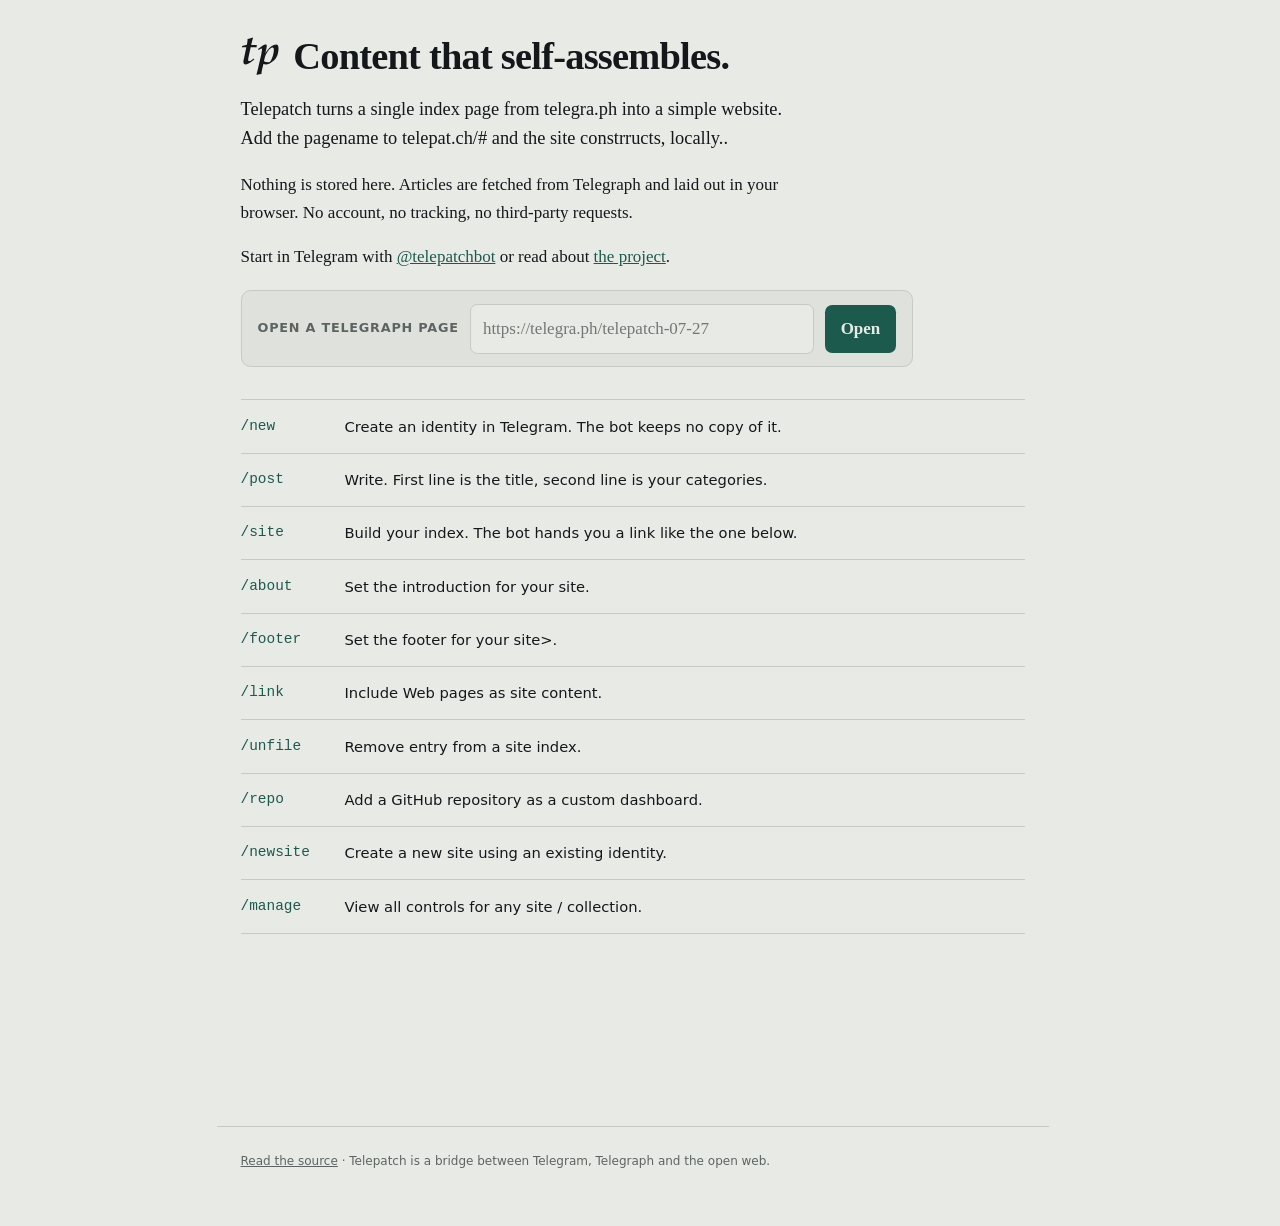
==== index.html @ 931c6bcb "front page text adjustments" ====
<!DOCTYPE html>
<html lang="en">
<head>
<meta charset="utf-8">
<meta name="viewport" content="width=device-width, initial-scale=1">
<title>Telepatch</title>
<link rel="icon" type="image/svg+xml" href="assets/logo.svg" />
<link rel="icon" type="image/png" href="[data-uri]">
<meta name="description" content="A publication assembled from a single Telegraph page. No server, no database.">
<style>
/* ---------------------------------------------------------------
   Telepatch — telephone-exchange palette. Enamelled steel, bakelite
   ink, patch-cord green, and one indicator lamp used only for live
   and active states. System fonts only: the site makes zero
   third-party requests, which is the point. The one script it loads,
   highlight.js, is served from this site and only on code pages.
----------------------------------------------------------------*/
:root{
  --paper:#E8EAE6;
  --panel:#DEE1DC;
  --ink:#14181A;
  --graphite:#5C6562;
  --hair:#C6CAC4;
  --patch:#1C5A4E;
  --lamp:#C4342A;

  --serif:Georgia,"Iowan Old Style","Palatino Linotype",Palatino,serif;
  --sans:system-ui,-apple-system,"Segoe UI",Roboto,Helvetica,Arial,sans-serif;
  --mono:ui-monospace,SFMono-Regular,"SF Mono",Menlo,Consolas,monospace;

  --col:52rem;
  --pad:1.5rem;
}
@media (prefers-color-scheme:dark){
  :root{
    --paper:#0F1211; --panel:#171B1A; --ink:#DDE0DC; --graphite:#8A938F;
    --hair:#2A302E; --patch:#6FBFA8; --lamp:#E46659;
  }
}
*{box-sizing:border-box}
html{
  -webkit-text-size-adjust:100%;
  /* Reserve the scrollbar track always, or the centred column shifts
     sideways every time page height crosses the scrolling threshold: a
     short nav page against a long index, or the narration collapsing.
     overflow-y works everywhere; scrollbar-gutter is the tidier modern
     form and wins where it is supported. */
  overflow-y:scroll;
  scrollbar-gutter:stable;
  scroll-behavior:smooth;
}
@media (prefers-reduced-motion:reduce){html{scroll-behavior:auto}}
body{
  margin:0;
  background:var(--paper);
  color:var(--ink);
  font-family:var(--serif);
  font-size:17px;
  line-height:1.6;
  /* Footer sits at the bottom of the viewport when a page is short, and
     flows normally when it is not. */
  display:flex;flex-direction:column;
  min-height:100vh;min-height:100dvh;
}
a{color:var(--patch)}
:focus-visible{outline:2px solid var(--lamp);outline-offset:3px}

/* THE column. Every element carrying .col resolves to an identical inline
   box, so the site title in the bar and the content below it share one left
   edge. Logical longhands only - a `padding` shorthand here would outrank
   the element-selector rules further down and silently zero their vertical
   padding, which is exactly what used to happen. Nothing else in this
   stylesheet may set padding-inline or margin-inline on a .col element. */
.col{
  width:min(100%,var(--col));
  margin-inline:auto;
  padding-inline:var(--pad);
}

/* ---- sticky bar: exactly one row of text tall ---- */
.bar{
  position:sticky;top:0;z-index:20;
  background:var(--paper);
  border-bottom:1px solid var(--hair);
}
.bar .col{
  display:flex;align-items:baseline;gap:1.25rem;
  padding-block:.6rem;
  position:relative;
}
.brand{
  font-family:var(--serif);
  font-size:1rem;font-weight:700;letter-spacing:-.01em;
  color:var(--ink);text-decoration:none;
  flex:0 1 auto;min-width:0;
  white-space:nowrap;overflow:hidden;text-overflow:ellipsis;
}

/* Telepatch's monogram, drawn rather than set: the face it is cut from is
   not on anybody else's machine, so the glyphs are paths. Being paths it
   also takes currentColor, which is what the cable photograph could not -
   that needed a brightness filter to survive dark mode.

   The publication's own title is a separate thing and keeps the left edge
   it shares with the content, so this sits outside the column entirely,
   pinned to the window in the gutter. */
.mark{
  position:absolute;left:1rem;top:50%;
  transform:translateY(-50%);
  height:1.35rem;width:auto;
  color:var(--ink);pointer-events:none;
}
/* Below this the gutter cannot hold it without crowding the title, and
   crowding the title is the one thing it must not do. */
@media (max-width:62rem){ .mark{display:none} }
.pages{display:flex;gap:1rem;flex:1;min-width:0}
.pages a{
  font-family:var(--sans);font-size:.8rem;
  text-decoration:none;white-space:nowrap;
}
.pages a:hover{text-decoration:underline}
/* Categories, divider and globe are one group, with their own small gap.
   The bar's 1.25rem is right between the title and the pages; between two
   controls that belong together it is a gulf. */
.navtools{
  margin-left:auto;flex:none;align-self:center;
  display:flex;align-items:center;gap:.4rem;
}
.catbtn{
  font-family:var(--mono);font-size:.7rem;
  text-transform:uppercase;letter-spacing:.08em;
  background:none;border:0;padding:0;cursor:pointer;
  color:var(--graphite);white-space:nowrap;
}
.catbtn[aria-expanded="true"],.catbtn.on{color:var(--lamp)}

/* It separates this publication's own categories from the places outside
   it, which is a real distinction. Nearly invisible when there is nothing
   through there, plain when there is - so the bar tells you whether the
   menu is worth opening before you open it. */
.sep{
  width:1px;align-self:stretch;
  background:var(--hair);opacity:.35;
  flex:none;
  transition:opacity .2s ease;
}
.sep.live{opacity:1}

/* Elsewhere: other Telepatch sites, and whatever else the publisher
   wants within reach. Drawn rather than fetched, so it takes the bar's
   own colour in either theme and stays sharp at any size - there is no
   light version and dark version to keep in step. */
/* Centred against the text beside it. Baseline alignment was the first
   attempt and does not survive contact with a <button>: browsers
   synthesise a button's baseline from its bottom margin edge rather than
   from its content, so the icon floated above the words. Centring is
   decided by the box, not by the engine's opinion of it. */
.globe{
  flex:none;display:flex;align-items:center;
  background:none;border:0;padding:0;cursor:pointer;
  color:var(--graphite);
}
.globe svg{width:1.05rem;height:1.05rem;display:block}
/* Always there, so the bar does not change shape between publications.
   Dimmed until something is behind it, and not clickable then either -
   an enabled control that does nothing is worse than a quiet one. */
.globe{opacity:.3;cursor:default;transition:opacity .2s ease}
.globe.live{opacity:1;cursor:pointer;color:var(--ink)}
.globe.live:hover{color:var(--patch)}
.globe.live[aria-expanded="true"]{color:var(--lamp)}
.globe .node{fill:var(--paper)}

/* drops into the right gutter, past the column edge where there's room */
.drop{
  position:absolute;top:100%;right:var(--pad);
  margin-right:-9rem;
  width:15rem;max-width:calc(100vw - 2rem);
  background:var(--panel);
  border:1px solid var(--hair);
  padding:.75rem 0;
  display:none;
  max-height:70vh;overflow-y:auto;
}
.drop.open{display:block}
.drop h2{
  font-family:var(--mono);font-size:.65rem;font-weight:400;
  text-transform:uppercase;letter-spacing:.1em;
  color:var(--graphite);margin:.5rem 0 .35rem;padding:0 .9rem;
}
.drop h2:first-child{margin-top:0}
/* Between the collections and everything else. Faint, because the two
   groups are already labelled - this only says where one ends. */
.drop h2.after{
  margin-top:.75rem;padding-top:.7rem;
  border-top:1px solid var(--hair);
}
.drop button,.drop a{
  display:flex;justify-content:space-between;gap:1rem;width:100%;
  font-family:var(--sans);font-size:.85rem;text-align:left;
  background:none;border:0;cursor:pointer;
  padding:.3rem .9rem;color:var(--ink);text-decoration:none;
}
.drop button:hover,.drop a:hover{background:var(--paper)}
.drop button.on{color:var(--lamp)}
.drop .n{font-family:var(--mono);font-size:.7rem;color:var(--graphite)}
.drop .inpanel{display:none}

/* ---- narration: the page reporting its own assembly ---- */
.boot{
  font-family:var(--mono);font-size:.75rem;line-height:1.9;
  color:var(--graphite);
  margin:2.5rem 0 0;white-space:pre-wrap;word-break:break-word;
}
.boot .err{color:var(--lamp)}
.boot::after{
  content:"";display:inline-block;
  width:.5em;height:1em;margin-left:.15em;
  background:var(--lamp);vertical-align:-.15em;
  animation:blink 1s steps(1) infinite;
}
.boot.done::after{display:none}
@keyframes blink{50%{opacity:0}}
.boot.done{
  opacity:.45;font-size:.68rem;line-height:1.7;
  margin-bottom:2rem;overflow:hidden;
  transition:opacity .6s ease,font-size .5s ease,
             max-height .6s ease,margin .6s ease;
}
/* Retires itself once read. The masthead animates between the narration's
   height and the author line's, so the two swap in one continuous move
   instead of collapsing to nothing and then shoving content back down. */
.boot.fade{opacity:0}

#masthead{overflow:hidden;transition:max-height .6s ease}

.sitemeta{
  font-family:var(--mono);font-size:.7rem;
  text-transform:uppercase;letter-spacing:.09em;
  color:var(--graphite);
  /* Equal margins put the author line midway between the bar above it and
     the About heading below. #masthead has overflow:hidden, so neither
     margin collapses out and the two gaps really are the same. */
  margin:2rem 0;
  opacity:0;transition:opacity .5s ease .15s;
}
.sitemeta.in{opacity:1}

main{padding-block-end:6rem;min-height:0;flex:1 0 auto}

/* The publisher's own introduction, set larger than the index it heads.
   Named lede to avoid colliding with #masthead, which wraps the narration. */
.lede{margin:0 0 2rem;font-size:1.12rem;line-height:1.6;max-width:42rem}
/* Heads the introduction. Same size as the prose it introduces, so it reads
   as a run-in heading rather than a second label under the author line. */
.ledehead{
  font-family:var(--serif);font-size:1.12rem;font-weight:700;
  letter-spacing:-.01em;color:var(--ink);
  margin:0 0 .35rem;
}
/* Spreads the lines of a short paragraph evenly instead of leaving two
   words alone on the last one. Costs nothing and changes no type sizes;
   browsers without it simply wrap normally. */
.lede p{margin:0 0 .9rem;text-wrap:balance}
.lede p:last-child{margin-bottom:0}
.lede h3{font-size:1.2rem;margin:1.4rem 0 .5rem}
.lede blockquote{
  margin:1.2rem 0;padding-left:1.1rem;
  border-left:2px solid var(--hair);color:var(--graphite);
}

/* ---- index ---- */
.tools{
  display:flex;align-items:baseline;gap:1rem;
  margin:0 0 2rem;padding-bottom:.6rem;
  border-bottom:1px solid var(--hair);
}
.search{
  flex:1;min-width:0;
  font-family:var(--serif);font-size:1rem;color:var(--ink);
  background:none;border:0;padding:0;
}
.search::placeholder{color:var(--graphite)}
.count{font-family:var(--mono);font-size:.7rem;color:var(--graphite);white-space:nowrap}

/* Repositories are not posts. They are standing resources rather than
   things published on a date, and a site is meant to collect them freely,
   so they sit above the reading list as a row that grows sideways instead
   of pushing the writing down the page. */
.shelf{display:flex;flex-wrap:wrap;align-items:center;gap:.5rem;margin:0 0 2rem}
.tools.tight{margin-bottom:1rem}

/* One mark for the row rather than one per button: it labels where all of
   these live, and repeating it would only crowd the addresses. */
.ghmark{
  flex:none;width:1.15rem;height:1.15rem;
  margin-right:.3rem;color:var(--graphite);
}
.chip{
  display:inline-flex;align-items:baseline;
  padding:.4rem .75rem;
  background:var(--panel);
  border:1px solid var(--hair);border-radius:.2rem;
  font-family:var(--mono);line-height:1.25;
  color:var(--ink);text-decoration:none;
}
.chip:hover{border-color:var(--patch);color:var(--patch)}
/* The owner is context; the repository is the name of the thing. */
.chip .ns{font-size:.75rem;color:var(--graphite)}
.chip .repo{font-size:.95rem;font-weight:700}
.chip:hover .ns{color:var(--patch)}

.index{list-style:none;margin:0;padding:0}
.item{padding:1.15rem 0;border-bottom:1px solid var(--hair)}
.item a{
  display:block;font-size:1.3rem;line-height:1.3;
  color:var(--ink);text-decoration:none;text-wrap:balance;
}
.item a:hover{color:var(--patch)}
.tags{margin-top:.4rem;display:flex;flex-wrap:wrap;gap:.6rem}
.tag{
  font-family:var(--mono);font-size:.68rem;
  text-transform:uppercase;letter-spacing:.07em;
  background:none;border:0;padding:0;cursor:pointer;
  color:var(--graphite);
}
.tag:hover{color:var(--patch)}
.tag.on{color:var(--lamp)}
.date{
  font-family:var(--mono);font-size:.68rem;
  text-transform:uppercase;letter-spacing:.07em;
  color:var(--graphite);
}

/* Inherits the byline's type so it reads as part of the line, not a widget. */
.share{
  font:inherit;letter-spacing:inherit;text-transform:inherit;
  background:none;border:0;padding:0;cursor:pointer;color:var(--patch);
}
.share:hover{color:var(--lamp)}
.share[disabled]{color:var(--graphite);cursor:default}

/* Reading order comes from the master post, so the publisher controls it. */
.pager{
  display:flex;justify-content:space-between;gap:2rem;
  margin:3rem 0 0;padding-top:1.5rem;
  border-top:1px solid var(--hair);
}
.pager a{
  display:flex;flex-direction:column;gap:.3rem;
  text-decoration:none;max-width:47%;
}
.pager .next{text-align:right;margin-left:auto}
.pager .dir{
  font-family:var(--mono);font-size:.65rem;
  text-transform:uppercase;letter-spacing:.09em;color:var(--graphite);
}
.pager .t{font-size:1.02rem;line-height:1.3;color:var(--ink)}
.pager a:hover .t{color:var(--patch)}

.excerpt{
  margin:.4rem 0 0;font-size:.96rem;line-height:1.5;color:var(--graphite);
  max-width:42rem;
}

.empty{font-family:var(--sans);font-size:.9rem;color:var(--graphite);padding:2rem 0}

/* ---- article, rendered here rather than sent away ---- */
.back{
  display:inline-block;margin:2.5rem 0 1.25rem;
  font-family:var(--mono);font-size:.7rem;
  text-transform:uppercase;letter-spacing:.08em;
  text-decoration:none;
}
.back:hover{color:var(--lamp)}
/* A nav page has no back link above it, so it carries its own top space
   rather than hugging the sticky bar. */
.article.bare{margin-top:3.25rem}
.article h1{
  font-size:2.3rem;line-height:1.12;letter-spacing:-.015em;
  margin:0 0 .6rem;text-wrap:balance;
}
.byline a{color:var(--patch);text-decoration:none}
.byline a:hover{color:var(--lamp)}
.byline{
  font-family:var(--mono);font-size:.7rem;
  text-transform:uppercase;letter-spacing:.08em;
  color:var(--graphite);
  margin:0 0 .5rem;
}
.article .tags{margin:0 0 1.5rem}
/* An article's own intro: the first blockquote, lifted out and set as a
   standfirst rather than left looking like a pull quote in the body. */
.standfirst{
  font-size:1.18rem;line-height:1.55;color:var(--graphite);
  margin:0 0 2rem;max-width:42rem;text-wrap:balance;
}

/* Contents, built from the h3 and h4 headings Telegraph allows. */
.toc{
  margin:0 0 2.2rem;padding:.9rem 0 1rem;
  border-top:1px solid var(--hair);border-bottom:1px solid var(--hair);
}
.toclabel{
  font-family:var(--mono);font-size:.65rem;font-weight:400;
  text-transform:uppercase;letter-spacing:.1em;
  color:var(--graphite);margin:0 0 .55rem;
}
.toclist{list-style:none;margin:0;padding:0}
.toclist li{margin:.22rem 0}
.toclist li.sub{padding-left:1.2rem}
.toclist a{font-size:.98rem;line-height:1.35;color:var(--ink);text-decoration:none}
.toclist a:hover{color:var(--patch)}
/* Clear the sticky bar when jumping to a heading. */
.body h3,.body h4{scroll-margin-top:4rem}
.body{font-size:1.06rem;line-height:1.72}
.body p{margin:0 0 1.25rem}
.body h3{font-size:1.45rem;line-height:1.25;margin:2.4rem 0 .7rem}
.body h4{font-size:1.12rem;margin:2rem 0 .5rem}
.body ul,.body ol{margin:0 0 1.25rem;padding-left:1.4rem}
.body li{margin:.3rem 0}
.body blockquote{
  margin:1.6rem 0;padding-left:1.2rem;
  border-left:2px solid var(--hair);color:var(--graphite);
}
.body aside{
  margin:2rem 0;text-align:center;font-style:italic;color:var(--graphite);
}
.body figure{margin:2.2rem 0;text-align:center}
.body img,.body video{max-width:100%;height:auto;display:block;margin:0 auto}
.body iframe{width:100%;aspect-ratio:16/9;border:0;display:block}
.body figcaption{
  font-family:var(--sans);font-size:.8rem;color:var(--graphite);
  margin-top:.6rem;
}
.body pre{
  background:var(--panel);padding:1rem;overflow-x:auto;
  font-family:var(--mono);font-size:.82rem;line-height:1.55;
}
.body code{font-family:var(--mono);font-size:.9em;background:var(--panel);padding:.1em .3em}
.body pre code{background:none;padding:0}
.body hr{border:0;border-top:1px solid var(--hair);margin:2.6rem 0}
.body a{overflow-wrap:anywhere}
/* Tables come from Markdown sources; a Telegraph page cannot hold one.
   The wrapper scrolls so a wide table never widens the page itself. */
.body .tablewrap{overflow-x:auto;margin:0 0 1.5rem}
.body table{border-collapse:collapse;width:100%;font-size:.95rem}
.body th,.body td{
  text-align:left;vertical-align:top;
  padding:.5rem 1.2rem .5rem 0;
  border-bottom:1px solid var(--hair);
}
.body th{
  font-family:var(--mono);font-size:.66rem;font-weight:400;
  text-transform:uppercase;letter-spacing:.08em;color:var(--graphite);
  border-bottom:1px solid var(--ink);white-space:nowrap;
}
.body tbody tr:last-child td{border-bottom:0}
.body td code{white-space:nowrap}

/* Token colours drawn from the exchange palette rather than added to it,
   and kept few. Quiet enough to read a whole file through. */
:root{
  --tok-num:#7A5B2E; --tok-key:#5B3E6B;
  --tok-fn:#2B5D7D;  --tok-type:#7A3E5B;
}
@media (prefers-color-scheme:dark){
  :root{
    --tok-num:#C9A96A; --tok-key:#B79BC7;
    --tok-fn:#8FC1E3;  --tok-type:#D79BB8;
  }
}

/* The fallback lexer's four classes. */
.tk-c{color:var(--graphite);font-style:italic}
.tk-s{color:var(--patch)}
.tk-n{color:var(--tok-num)}
.tk-k{color:var(--tok-key)}

/* highlight.js, wearing this site's colours instead of shipping its own
   theme - a stylesheet built for a different palette would fight the page
   in dark mode and win. */
.hljs-comment,.hljs-quote{color:var(--graphite);font-style:italic}
.hljs-string,.hljs-regexp,.hljs-addition,.hljs-char.escape_,
.hljs-template-variable,.hljs-subst{color:var(--patch)}
.hljs-number,.hljs-literal,.hljs-symbol,.hljs-bullet{color:var(--tok-num)}
.hljs-keyword,.hljs-selector-tag,.hljs-built_in,.hljs-meta,
.hljs-doctag,.hljs-operator{color:var(--tok-key)}
.hljs-title,.hljs-section,.hljs-name,.hljs-selector-id,
.hljs-selector-class,.hljs-selector-attr,.hljs-selector-pseudo,
.hljs-attr,.hljs-attribute,.hljs-property,
.hljs-variable{color:var(--tok-fn)}
.hljs-type,.hljs-params,.hljs-tag,.hljs-title.class_{color:var(--tok-type)}
.hljs-deletion{color:var(--lamp)}
.hljs-emphasis{font-style:italic}
.hljs-strong{font-weight:700}
.hljs-link{text-decoration:underline}

/* ---- repository dashboard ---- */

/* A repository page is a denser thing than an article and wants more room.
   --col is the only width control on this site, so this changes that one
   value rather than introducing a second column: every .col element still
   resolves to an identical inline box, and the bar and the content still
   share one left edge. Nothing here sets padding-inline or margin-inline —
   see the note above .col, which this must not break. */
body.wide{--col:68rem}

/* The sections of a repository. Mono uppercase like every other small label
   here, and the lamp marks the section you are in — an active state, which
   is the only kind of thing it is allowed to mark. */
.rail{
  display:flex;gap:1.25rem;
  border-bottom:1px solid var(--hair);
  padding-block:.45rem;margin-bottom:1.2rem;
  overflow-x:auto;scrollbar-width:none;
}
.rail::-webkit-scrollbar{display:none}
.rail a{
  font-family:var(--mono);font-size:.7rem;
  text-transform:uppercase;letter-spacing:.08em;
  color:var(--graphite);text-decoration:none;white-space:nowrap;
}
.rail a:hover{color:var(--ink)}
.rail a[aria-current]{
  color:var(--ink);
  box-shadow:0 .4rem 0 -.32rem var(--lamp);
}
.rail sup{font-size:.85em;margin-left:.15rem}

/* Narrow enough that the rail cannot hold every section: it scrolls, and
   the mask says so rather than a scrollbar nobody can see on a phone. */
@media (max-width:40rem){
  .rail{
    -webkit-mask-image:linear-gradient(90deg,#000 88%,transparent);
    mask-image:linear-gradient(90deg,#000 88%,transparent);
  }
}

.strip{
  font-family:var(--mono);font-size:.65rem;
  text-transform:uppercase;letter-spacing:.07em;
  color:var(--graphite);
  display:flex;gap:1rem;flex-wrap:wrap;
  margin:0 0 .7rem;
}
.strip b{font-weight:400;color:var(--ink)}
.strip .live{color:var(--lamp)}

/* The dashboard's two tracks. Below the width that fits a 15rem rail the
   grid collapses to one column and the rail's contents go above the list. */
/* minmax(0,…) rather than 1fr, which means minmax(auto,1fr) and so refuses
   to shrink below the widest issue title. A row's title is set nowrap so it
   can ellipsis, which makes that floor the full string: the track then
   overflows its own container and the page scrolls sideways. Measured at a
   700px column: 664px demanded against 652px available, 386px after. */
.dash{display:grid;grid-template-columns:minmax(0,1fr) 15rem;gap:1.6rem;align-items:start}
@media (max-width:48rem){ .dash{grid-template-columns:minmax(0,1fr);gap:1rem} }

.facts div{
  display:flex;justify-content:space-between;gap:.75rem;
  font-family:var(--mono);font-size:.66rem;
  text-transform:uppercase;letter-spacing:.05em;
  color:var(--graphite);
  padding-block:.25rem;border-bottom:1px solid var(--hair);
}
.facts div b{font-weight:400;color:var(--ink);text-align:right}
.facts div:last-child{border-bottom:0}

.dash h3,.pane h3{
  font-family:var(--mono);font-size:.65rem;font-weight:400;
  text-transform:uppercase;letter-spacing:.09em;
  color:var(--graphite);
  display:flex;gap:.6rem;margin:1.4rem 0 .35rem;
}
.dash h3:first-child,.pane h3:first-child{margin-top:0}
/* The date of a release, and the "all →" of a block, both sit at the far
   end of their heading rather than against the title. */
.dash h3 a,.pane h3 a,.pane h3 span{margin-left:auto;text-decoration:none}

/* Not scoped to .rows: the timeline and the release assets append rows
   straight into their pane, and a row must look the same wherever it is. */
.row{
  display:flex;gap:.55rem;align-items:baseline;
  padding-block:.3rem;border-bottom:1px solid var(--hair);
}
.rows .row:last-child{border-bottom:0}
.row .n{
  font-family:var(--mono);font-size:.7rem;color:var(--graphite);
  flex:none;min-width:3.2rem;
}
.row .t{flex:1;min-width:0;overflow:hidden;text-overflow:ellipsis;white-space:nowrap}
.row .t a{text-decoration:none}
.row .tag{
  font-family:var(--mono);font-size:.6rem;flex:none;
  text-transform:uppercase;letter-spacing:.06em;color:var(--graphite);
  border:1px solid var(--hair);border-radius:2px;padding-inline:.25rem;
}
.row .when{font-family:var(--mono);font-size:.62rem;color:var(--graphite);flex:none}

/* ---- filtering ---- */
.find{
  width:100%;font-family:var(--mono);font-size:.85rem;
  background:none;color:var(--ink);
  border:0;border-bottom:1px solid var(--ink);
  padding-block:.3rem;
}
.find::placeholder{color:var(--graphite);opacity:1}
.active{
  font-family:var(--mono);font-size:.62rem;
  text-transform:uppercase;letter-spacing:.06em;
  color:var(--graphite);display:flex;gap:.6rem;align-items:baseline;
  margin:.45rem 0 .7rem;
}
.active .clear{
  background:none;border:0;padding:0;cursor:pointer;
  font:inherit;color:var(--lamp);margin-left:auto;
}
.tokenbox{max-width:34rem;margin-top:1.2rem}
.tokenbox .active{display:block;text-transform:none;letter-spacing:0;line-height:1.5}
.tokenbox .active b{color:var(--lamp);font-weight:400}
.tokenbox .clear{margin-left:.5rem}
.facets h4{
  font-family:var(--mono);font-size:.62rem;font-weight:400;
  text-transform:uppercase;letter-spacing:.09em;
  color:var(--graphite);margin:.9rem 0 .25rem;
}
.facets h4:first-child{margin-top:0}
.facets a{
  display:flex;justify-content:space-between;gap:.5rem;
  font-family:var(--mono);font-size:.66rem;
  color:var(--ink);text-decoration:none;
  padding-block:.18rem;border-bottom:1px solid var(--hair);
}
.facets a span:last-child{color:var(--graphite)}
.facets a.on,.facets a.on span:last-child{color:var(--patch)}
.facets a.dim{opacity:.35}

/* Narrow: the facet rail becomes a chip row above the list. It is the same
   markup restyled — one component, not a second one built for phones —
   because a filter nobody can see is a filter nobody uses. */
@media (max-width:48rem){
  .facets{display:flex;flex-wrap:wrap;gap:.35rem;order:-1;margin-bottom:.6rem}
  .facets h4{display:none}
  .facets a{
    border:1px solid var(--hair);border-radius:2px;
    padding:.06rem .35rem;font-size:.62rem;gap:.3rem;
  }
  .facets a.on{background:var(--patch);border-color:var(--patch);color:var(--paper)}
  .facets a.on span:last-child{color:var(--paper);opacity:.65}
}

/* ---- repository listing ---- */
.crumb{
  font-family:var(--mono);font-size:.7rem;
  text-transform:uppercase;letter-spacing:.07em;
  color:var(--graphite);margin:0 0 1.4rem;overflow-wrap:anywhere;
}
.crumb a{color:var(--patch);text-decoration:none}
.crumb a:hover{color:var(--lamp)}
.tree{list-style:none;margin:0;padding:0}
.tree li{
  display:flex;gap:1rem;align-items:baseline;
  padding:.4rem 0;border-bottom:1px solid var(--hair);
}
.tree a{
  flex:1;min-width:0;font-family:var(--mono);font-size:.9rem;
  color:var(--ink);text-decoration:none;overflow-wrap:anywhere;
}
.tree a:hover{color:var(--patch)}
.tree a.dir{font-weight:700}
.tree .size{
  font-family:var(--mono);font-size:.68rem;color:var(--graphite);
  white-space:nowrap;
}
/* A repository leads with its contents and carries the README underneath,
   so the page answers "what is in here" before "what does it say". The
   rule is what separates the two. */
.seclabel{
  font-family:var(--mono);font-size:.65rem;font-weight:400;
  text-transform:uppercase;letter-spacing:.1em;
  color:var(--graphite);margin:0 0 .9rem;
}
.seclabel.rule{
  margin-top:2.8rem;padding-top:1.3rem;border-top:1px solid var(--hair);
}
.body pre.code{
  font-size:.8rem;line-height:1.6;
  max-height:none;white-space:pre;
}
.origin{
  margin:3.5rem 0 0;padding-top:1.2rem;border-top:1px solid var(--hair);
  font-family:var(--sans);font-size:.8rem;color:var(--graphite);
}
.loading{font-family:var(--mono);font-size:.75rem;color:var(--graphite);margin:2.5rem 0}

/* ---- landing, when no publication is named ---- */
.intro h1{
  font-size:2.6rem;line-height:1.05;letter-spacing:-.02em;
  margin:3rem 0 1rem;text-wrap:balance;
}
.intro p{margin:0 0 1.1rem;max-width:34rem}
.intro .lead{font-size:1.15rem}
.intro code{font-family:var(--mono);font-size:.85em;background:var(--panel);padding:.12em .4em}
.intro .demo-link{display:flex;gap:.7rem;align-items:center;max-width:42rem;width:100%;margin:1.2rem 0 1.8rem;padding:.8rem 1rem;border:1px solid var(--hair);border-radius:.6rem;background:var(--panel)}
.intro .demo-link label{font-family:var(--sans);font-size:.8rem;font-weight:600;letter-spacing:.06em;text-transform:uppercase;color:var(--graphite);white-space:nowrap}
.intro .demo-link input{flex:1;min-width:0;border:1px solid var(--hair);border-radius:.45rem;padding:.65rem .75rem;font:inherit;background:var(--paper);color:var(--ink)}
.intro .demo-link button{border:0;border-radius:.45rem;padding:.65rem .95rem;font:inherit;font-weight:600;background:var(--patch);color:var(--paper);cursor:pointer}
.intro .demo-link button:hover{filter:brightness(.95)}
.steps{list-style:none;margin:2rem 0;padding:0;border-top:1px solid var(--hair)}
.steps li{
  display:grid;grid-template-columns:5.5rem 1fr;gap:1rem;
  padding:.9rem 0;border-bottom:1px solid var(--hair);
}
.steps code{background:none;padding:0;color:var(--patch)}
.steps span{font-family:var(--sans);font-size:.92rem}

footer{
  flex:0 0 auto;
  border-top:1px solid var(--hair);
  margin-top:4rem;
  padding-block:1.6rem 3rem;
  font-family:var(--sans);font-size:.75rem;color:var(--graphite);
}
footer p{margin:0 0 .4rem}
footer a{color:var(--graphite)}
/* Each sentence wraps as one unit. They sit on a single line when there is
   room and stack into three when there is not. */
footer .fpart{display:inline-block;margin-right:.4rem}
/* The publisher's own footer, set in the reading face and a shade darker
   than the attribution line beneath it. */
.sitefoot{
  font-family:var(--serif);font-size:.95rem;line-height:1.55;
  color:var(--ink);max-width:42rem;
  margin:0 0 1.1rem;padding-bottom:1.1rem;
  border-bottom:1px solid var(--hair);
}
.sitefoot p{margin:0 0 .6rem}
.sitefoot p:last-child{margin-bottom:0}
footer .fpart:last-child{margin-right:0}

/* The gutter offset only fits once the viewport clears the column plus
   both margins; below that it would push the page sideways. */
.intro .hero{
  display:flex;align-items:center;gap:.9rem;
  margin:2.2rem 0 1.1rem;
}
.intro .hero-mark{
  display:flex;align-items:center;justify-content:center;
  width:2.4rem;height:2.4rem;flex:none;
  color:var(--ink);
}
.intro .hero-mark svg{display:block;width:100%;height:100%}
.intro .hero h1{margin:0;font-size:clamp(1.8rem,4vw,2.4rem);line-height:1.1}
@media (max-width:62rem){ .drop{margin-right:0} }
@media (max-width:34rem){
  :root{--pad:1.1rem}
  .pages{display:none}
  .drop .inpanel{display:block}
  .intro h1{font-size:2rem}
  .item a{font-size:1.15rem}
  .article h1{font-size:1.75rem}
  .pager{flex-direction:column;gap:1.5rem}
  .pager a{max-width:100%}
  .pager .next{text-align:left;margin-left:0}
}
@media (prefers-reduced-motion:reduce){
  *{animation:none!important;transition:none!important}
}
</style>
</head>
<body>

<nav class="bar" hidden id="bar">
  <svg class="mark" viewBox="24.3 42.6 137.8 140.1" aria-hidden="true" fill="currentColor">
      <path d="m 42.65,79.85 -9.3,43.95 c -1.5,6.75 -1.5,7.2 -1.5,9.6 0,6 2.85,9.15 8.1,9.15 5.55,0 11.55,-2.7 19.95,-8.85 l 11.55,-8.55 -1.95,-3.9 -8.4,6 c -3.3,2.4 -5.25,3.15 -7.95,3.15 -2.85,0 -3.75,-1.05 -3.75,-4.2 0,-3.15 0.45,-6.45 1.35,-10.8 L 58.4,79.85 h 7.05 c 6.45,0 9.45,0.15 13.8,0.75 l 2.1,-8.4 -0.9,-0.75 -20.1,0.75 1.95,-8.4 c 1.05,-4.5 2.25,-8.7 4.65,-17.4 l -1.5,-1.8 -9.9,3.6 c -3,1.05 -5.25,1.65 -8.55,2.1 v 2.4 c 0,4.05 -0.45,7.5 -2.4,18.3 l -17.25,4.8 -1.05,4.05 z"/>
      <path d="m 81.04989,180.65 c 1.95,-0.3 2.55,-0.45 4.8,-1.05 6.45,-1.35 9.3,-1.8 12,-2.1 0.6,-9.15 1.8,-14.7 7.2,-36 3.15,0.75 5.25,1.05 8.4,1.05 4.95,0 9.15,-0.9 12.9,-2.55 4.05,-1.95 12,-7.5 17.7,-12.3 9.75,-8.4 16.05,-25.35 16.05,-43.2 0,-9.9 -2.85,-14.85 -8.4,-14.85 -7.05,0 -14.1,3.15 -22.2,9.9 -6.45,5.55 -10.5,10.65 -17.55,22.5 l 1.35,-6.15 c 1.35,-5.85 2.1,-9 2.25,-9.75 1.2,-6.45 1.65,-9.15 1.65,-11.85 0,-3 -1.35,-4.65 -4.05,-4.65 -3.75,0 -8.55,2.25 -15.3,7.35 l -12.6,9.3 1.95,4.05 4.8,-3.3 c 2.4,-1.65 4.5,-2.55 6.15,-2.55 1.05,0 1.65,0.75 1.65,2.4 0,3.9 -1.8,15.75 -3.6,23.4 l -11.85,51 c -1.95,8.25 -3,12.3 -4.8,18.3 z m 27.9,-58.8 c 2.4,-10.5 4.2,-15.15 9.3,-22.95 7.05,-10.8 15,-17.55 20.55,-17.55 2.85,0 4.2,3 4.2,8.55 0,10.65 -4.35,27 -10.05,37.2 -2.85,5.1 -7.2,8.1 -12,8.1 -4.8,0 -9,-1.2 -14.1,-4.05 z"/>
  </svg>
  <div class="col">
    <a class="brand" id="brand" href="./">Telepatch</a>
    <span class="pages" id="pages"></span>
    <span class="navtools">
    <button class="catbtn" id="catbtn" aria-expanded="false" aria-controls="drop">Categories</button>
    <span class="sep" id="sep"></span>
    <button class="globe" id="globe" aria-expanded="false" aria-controls="elsedrop"
            title="Elsewhere" aria-label="Elsewhere">
      <svg viewBox="0 0 24 24" fill="none" stroke="currentColor" stroke-width="1.05"
           stroke-linecap="round" aria-hidden="true">
        <circle cx="12" cy="12" r="9"/>
        <ellipse cx="12" cy="12" rx="4" ry="9"/>
        <ellipse cx="12" cy="12" rx="9" ry="4"/>
        <circle class="node" cx="16.6" cy="7.9" r="1.7"/>
        <circle class="node" cx="7.2" cy="11.9" r="1.7"/>
        <circle class="node" cx="13" cy="17.4" r="1.7"/>
      </svg>
    </button>
    </span>
    <div class="drop" id="drop"></div>
    <div class="drop" id="elsedrop"></div>
  </div>
</nav>

<main class="col" id="main">
  <div id="masthead">
    <pre class="boot" id="boot" aria-live="polite"></pre>
    <p class="sitemeta" id="sitemeta" hidden></p>
  </div>
  <div id="view"></div>
</main>

<footer class="col" id="foot" hidden></footer>

<script>
(() => {
"use strict";

const API = "https://api.telegra.ph";
const HOST = "https://telegra.ph";
const SOURCE = "https://github.com/babbworks/telepatch";
const BOT = "https://t.me/telepatchbot";
const TELEGRAPH_API = "https://telegra.ph/api";

/* Destination for the word "Assembled" in the footer — the page explaining
   that these pages are built in the reader's browser. Empty until the
   Telepatch project site exists; the word stays plain text until then, so
   there is never a dead link. */
const ASSEMBLED = "";

const REDUCED = matchMedia("(prefers-reduced-motion: reduce)").matches;
const wait = ms => new Promise(r => setTimeout(r, REDUCED ? 0 : ms));

const $ = id => document.getElementById(id);
const el = (tag, cls, text) => {
  const n = document.createElement(tag);
  if (cls) n.className = cls;
  if (text != null) n.textContent = text;
  return n;
};

/* ---------- routing ----------
   #master                                        the index
   #master/article                                one Telegraph article
   #master/article/section                        a heading within it
   #master/github.com/o/r                         a repository's README
   #master/github.com/o/r/blob/HEAD/src/x.py      one file
   #master/github.com/o/r/tree/HEAD/src           a directory listing

   A GitHub resource is written the way github.com writes it, so its
   separators are real "/" characters and the address is legible on sight.
   The first version packed the whole thing into a single segment —
   "gh:owner/repo" with the slashes percent-escaped — which broke as soon as
   anything in the chain decoded %2F back to "/": a terminal, a chat client,
   a URL normaliser. The route then split at the wrong places and the site
   went looking for a Telegraph page called "gh:owner". Structural slashes
   cannot be corrupted that way.

   Internally a resource is still "gh:owner/repo/path" for a file and
   "ght:owner/repo/dir" for a listing. Only the URL spelling changes. */

/* ---------- pure: github ---------- */
/* Everything between these markers is pure: no DOM, no fetch, no state. It
   is sliced out and evaluated on its own by tests/site/extract.mjs, which is
   only possible while that stays true. Anything needing a document or a
   network belongs below the closing marker. */

const GH_HOST = "github.com";

const isGh = path => typeof path === "string" && path.startsWith("gh:");
const isTree = path => typeof path === "string" && path.startsWith("ght:");
const isResource = path => isGh(path) || isTree(path);

/* "gh:owner/repo" and nothing further is a repository; anything longer is
   one file inside one. A section suffix is cut first, so a repository's
   Development page still counts as that repository on the index rather
   than being mistaken for a file. */
const isRepoPath = path =>
  isGh(path) && path.slice(3).split("@")[0].split("/").length === 2;

/* The sections of a repository, spelled the way github.com spells them, so
   that putting "https://" in front of any of these routes lands on the same
   thing at the source. There is deliberately no "readme": github has no such
   path, and the README lives beneath Overview as it does there. */
const GH_SECTIONS = ["issues", "releases", "pulse"];

// URL segments (after the master) -> internal resource id, else null.
function ghFromParts(parts) {
  // Links written before this change arrive either whole or, if something
  // decoded the escaped slashes, already split. Either way, rejoining is
  // right: no Telegraph path begins "gh:".
  const first = parts[0] || "";
  if (first.startsWith("gh:") || first.startsWith("ght:")) return parts.join("/");

  if (first !== GH_HOST || parts.length < 3) return null;
  const owner = parts[1], repo = parts[2];
  const base = "gh:" + owner + "/" + repo;
  const kind = parts[3];                  // "blob", "tree", a section, or nothing

  if (kind === "tree") {
    const rest = parts.slice(5).join("/"); // parts[4] is the git ref
    return "ght:" + owner + "/" + repo + (rest ? "/" + rest : "");
  }
  if (kind === "blob") {
    const rest = parts.slice(5).join("/");
    return rest ? base + "/" + rest : base;
  }

  // A section carries no git ref, so nothing is skipped here: in
  // "issues/144" the 144 is the section's argument, not a path under a ref.
  if (GH_SECTIONS.includes(kind)) {
    const arg = parts[4];
    return base + "@" + kind + (arg ? "/" + arg : "");
  }

  // Any other github path — /settings, /actions, /wiki — is not something
  // this site renders. Landing on the repository beats a dead page.
  return base;
}

/* Internal resource id -> URL segments. The ref is spelled out as HEAD so
   that putting "https://" in front of the result is a working github.com
   address — the same page, at the source. */
function ghToParts(resource) {
  if (isTree(resource)) {
    const [owner, repo, ...rest] = resource.slice(4).split("/");
    return [GH_HOST, owner, repo, "tree", "HEAD", ...rest];
  }

  const at = resource.indexOf("@");
  if (at >= 0) {
    const [owner, repo] = resource.slice(3, at).split("/");
    return [GH_HOST, owner, repo, ...resource.slice(at + 1).split("/")];
  }

  const [owner, repo, ...rest] = resource.slice(3).split("/");
  return rest.length ? [GH_HOST, owner, repo, "blob", "HEAD", ...rest]
                     : [GH_HOST, owner, repo];
}

/* A resource id -> which repository, which section, and its argument.
   Returns null for anything that is not a repository page: a file or a
   directory is content, not a section of the dashboard. */
function ghSection(resource) {
  if (!isGh(resource)) return null;

  const at = resource.indexOf("@");
  const head = at < 0 ? resource.slice(3) : resource.slice(3, at);
  if (head.split("/").length !== 2) return null;   // a path to a file

  if (at < 0) return { repo: head, section: "overview", arg: null };

  const [name, arg = null] = resource.slice(at + 1).split("/");
  const section = name === "issues" && arg ? "issue" : name;
  return { repo: head, section, arg };
}

/* A GitHub token is recognised by its shape, the same way the bot
   recognises a pasted Telegraph token. gho_ is what `gh auth token` hands
   out and carries write access to private repositories; github_pat_ is the
   fine-grained kind that can be scoped to public reads. The difference is
   worth saying out loud to whoever pastes one. */
const GH_TOKEN = /^(gh[pousr]_[A-Za-z0-9]{36,}|github_pat_[A-Za-z0-9_]{22,})$/;

const looksLikeGhToken = text =>
  typeof text === "string" && GH_TOKEN.test(text.trim());

function ghTokenKind(text) {
  if (!looksLikeGhToken(text)) return null;
  return text.trim().startsWith("github_pat_") ? "fine" : "broad";
}

/* Each of the four calls may have failed on its own, so every source is
   checked for shape before it is read. A section missing from a page is
   better than a page that is not there. */
const listOf = value => (Array.isArray(value) ? value : []);

/* In GitHub's REST API a pull request is an issue carrying a pull_request
   key, so one call answers both and the split happens here rather than in a
   second request. */
function splitIssues(list) {
  const all = listOf(list);
  return {
    issues: all.filter(i => !i.pull_request),
    pulls: all.filter(i => !!i.pull_request)
  };
}

const labelsOf = i => (i.labels || []).map(l => (typeof l === "string" ? l : l.name));

const authorOf = i => ((i && i.user) || {}).login || "";

/* GitHub's `state` is only ever open or closed, which flattens four things
   a reader needs kept apart: a merged pull request is not a rejected one,
   and an issue closed as not planned is not a job done. Every one of these
   is already in the payload; showing "closed" for all of them is the
   display being wrong rather than merely thin. */
function issueState(i) {
  const item = i || {};
  const pr = item.pull_request;

  if (pr && pr.merged_at) return "merged";
  if (pr && item.draft && item.state !== "closed") return "draft";
  if (item.state === "closed") {
    return item.state_reason === "not_planned" ? "not planned" : "closed";
  }
  return "open";
}

/* The only signal of enthusiasm GitHub gives, and it arrives with the
   issue. Only reactions somebody actually left are listed — a row of
   zeroes says nothing and costs a line. */
const REACTIONS = [
  ["+1", "👍"], ["heart", "❤️"], ["hooray", "🎉"], ["rocket", "🚀"],
  ["eyes", "👀"], ["laugh", "😄"], ["confused", "😕"], ["-1", "👎"]
];

function reactionsOf(i) {
  const r = (i || {}).reactions;
  if (!r) return [];

  return REACTIONS
    .map(([key, glyph]) => [glyph, r[key] || 0])
    .filter(([, n]) => n > 0)
    .sort((a, b) => b[1] - a[1]);
}

/* Sections are named for what somebody wants — bugs, ideas, what is done —
   rather than for the query that finds them. A repository whose labels do
   not match simply shows fewer of them; Open and Completed always work,
   because state exists everywhere. */
const SECTION_RULES = [
  { key: "roadmap",   name: "Roadmap",       label: "roadmap", state: "open" },
  { key: "bugs",      name: "Bugs",          label: "bug",     state: "open" },
  { key: "features",  name: "Features",      label: "feature", state: "open" },
  { key: "ideas",     name: "Ideas",         label: "idea",    state: "open" },
  { key: "docs",      name: "Documentation", label: "docs",    state: "open" },
  { key: "open",      name: "Open",          label: null,      state: "open" },
  { key: "completed", name: "Completed",     label: null,      state: "closed" }
];

function deriveSections(issues) {
  const all = listOf(issues);

  return SECTION_RULES
    .map(rule => ({
      key: rule.key,
      name: rule.name,
      label: rule.label,
      items: all.filter(i =>
        i.state === rule.state &&
        (rule.label === null || labelsOf(i).includes(rule.label)))
    }))
    .filter(section => section.items.length > 0);
}

/* "is:open", "label:bug" and bare words in one field. The prefixes are
   understood so that somebody who knows them is not slowed down; nobody is
   ever required to type one. */
function parseFilterText(text) {
  const out = { state: null, milestone: null, author: null, labels: [], words: [] };

  for (const term of String(text || "").trim().split(/\s+/).filter(Boolean)) {
    const [head, ...tail] = term.split(":");
    const value = tail.join(":");
    const key = head.toLowerCase();

    if (value && key === "is") out.state = value.toLowerCase();
    else if (value && key === "label") out.labels.push(value.toLowerCase());
    else if (value && key === "milestone") out.milestone = value;
    else if (value && (key === "author" || key === "by")) out.author = value.replace(/^@/, "");
    else out.words.push(term.toLowerCase());
  }

  return out;
}

function filterIssues(issues, filter) {
  const all = listOf(issues);
  const f = filter || {};
  const typed = parseFilterText(f.text);

  const state = typed.state || f.state || "all";
  const labels = [...(f.labels || []), ...typed.labels].map(l => l.toLowerCase());
  const milestone = typed.milestone || f.milestone || null;
  const author = (typed.author || f.author || "").toLowerCase();

  return all.filter(i => {
    if (state !== "all" && i.state !== state) return false;

    const mine = labelsOf(i).map(l => l.toLowerCase());
    if (labels.length && !labels.every(l => mine.includes(l))) return false;

    if (milestone && (!i.milestone || i.milestone.title !== milestone)) return false;

    if (author && authorOf(i).toLowerCase() !== author) return false;

    if (typed.words.length) {
      const hay = (i.title + " " + mine.join(" ")).toLowerCase();
      if (!typed.words.every(w => hay.includes(w))) return false;
    }

    return true;
  });
}

/* Both the facets and the field narrow the same set, so a facet's count is
   what would remain if it were applied as well. A facet that falls to zero
   is still listed — the rail keeps its shape, and the reader can see what
   their typing excluded rather than watching options vanish. */
function facetCounts(issues, filter) {
  const all = listOf(issues);
  const f = filter || {};
  const countWith = extra => filterIssues(all, { ...f, ...extra }).length;

  const labels = {};
  for (const i of all) for (const l of labelsOf(i)) labels[l] = 0;
  for (const l of Object.keys(labels)) {
    labels[l] = countWith({ labels: [...(f.labels || []), l] });
  }

  const milestones = {};
  for (const i of all) if (i.milestone) milestones[i.milestone.title] = 0;
  for (const m of Object.keys(milestones)) milestones[m] = countWith({ milestone: m });

  /* Authors are a facet like any other, but there can be a hundred of them
     where there are a dozen labels. The rail shows the busiest; the field
     takes "author:" for anybody else. */
  const authors = {};
  for (const i of all) { const a = authorOf(i); if (a) authors[a] = 0; }
  for (const a of Object.keys(authors)) authors[a] = countWith({ author: a });

  return {
    state: {
      open: countWith({ state: "open" }),
      closed: countWith({ state: "closed" }),
      all: countWith({ state: "all" })
    },
    labels,
    milestones,
    authors
  };
}

/* One chronological stream instead of four lists. A commit, an issue, a
   pull request and a release are the same kind of event to somebody asking
   what has been happening here lately. */
function mergeActivity(sources) {
  const s = sources || {};
  const out = [];

  for (const c of listOf(s.commits)) {
    const info = c.commit || {};
    out.push({
      kind: "commit",
      id: String(c.sha || "").slice(0, 7),
      title: String(info.message || "").split("\n")[0],
      when: (info.author || {}).date || ""
    });
  }

  for (const i of listOf(s.issues)) {
    out.push({
      kind: i.pull_request ? "pull" : "issue",
      id: "#" + i.number,
      title: i.title || "",
      when: i.created_at || ""
    });
  }

  for (const r of listOf(s.releases)) {
    out.push({
      kind: "release",
      id: r.tag_name || "",
      title: r.name || r.tag_name || "",
      when: r.published_at || r.created_at || ""
    });
  }

  // ISO 8601 in UTC sorts correctly as text, which is why no date is parsed
  // here. One without a date is dropped rather than sorted arbitrarily.
  return out.filter(e => e.when).sort((a, b) => (a.when < b.when ? 1 : -1));
}

/* /contributors would be a fifth call for one line of the facts rail. The
   authors of the commits already in hand answer the question well enough,
   and the rail says "recent" so the number is not claimed to be more. */
function deriveContributors(commits) {
  const tally = new Map();

  for (const c of listOf(commits)) {
    const name = ((c.commit || {}).author || {}).name;
    if (name) tally.set(name, (tally.get(name) || 0) + 1);
  }

  return [...tally.entries()]
    .map(([name, count]) => ({ name, count }))
    .sort((a, b) => b.count - a.count || a.name.localeCompare(b.name));
}

function countSince(commits, iso) {
  return listOf(commits).filter(c => {
    const when = ((c.commit || {}).author || {}).date;
    return when && when >= iso;
  }).length;
}

/* ---------- end pure ---------- */

function route() {
  let h = location.hash.replace(/^#/, "").trim();
  h = h.split("?")[0].replace(/^https?:\/\/telegra\.ph\//i, "");

  // A second "#" carries a heading, exactly as it would on github.com.
  // location.hash keeps everything after the first one, so this one is ours.
  let anchor = null;
  const cut = h.indexOf("#");
  if (cut >= 0) { anchor = h.slice(cut + 1) || null; h = h.slice(0, cut); }

  h = h.replace(/^\/+|\/+$/g, "");
  if (!h) return {};

  // Decoded per segment, not all at once, so an escaped "/" inside a
  // filename can never be mistaken for a separator.
  const parts = h.split("/").map(part => {
    try { return decodeURIComponent(part); } catch (err) { return part; }
  }).filter(Boolean);

  const master = parts[0];
  const resource = ghFromParts(parts.slice(1));
  if (resource) return { master, article: resource, anchor };

  // A heading also still reads as a third segment, the form this site used
  // first, so links already shared keep working.
  return { master, article: parts[1] || null, anchor: anchor || parts[2] || null };
}

/* A heading in a Telegraph article is a third path segment rather than a
   normal "#id" fragment, because the fragment is already carrying the
   route. A GitHub resource has no segment left to spare — it has claimed
   everything after "github.com" — so its headings use the second "#",
   which is where a reader would expect to find them anyway. */
const link = (master, article, anchor) => {
  const parts = [master];
  if (article) parts.push(...(isResource(article) ? ghToParts(article) : [article]));
  if (anchor && !isResource(article)) parts.push(anchor);

  const base = "#" + parts.filter(Boolean).map(encodeURIComponent).join("/");
  return anchor && isResource(article)
    ? base + "#" + encodeURIComponent(anchor)
    : base;
};

/* ---------- Telegraph helpers ---------- */

const cache = new Map();

/* A Map dies with the page, so a reload spends every request again. That
   is merely wasteful for a Telegraph page and actually costly for a
   GitHub tree, which is the one rate-limited call here - 60 an hour, and
   a reader who refreshes twice has spent three of them.

   sessionStorage lasts the life of the tab and no longer, which is the
   right lifetime: long enough to survive a reload, short enough that
   nobody is reading a stale repository tomorrow. It throws in Safari's
   private mode and when full, so every use is guarded and failure just
   means the request happens again. */
const KEEP = "tp:";
const KEEP_MAX = 512 * 1024;

function remember(key, value) {
  try {
    const text = JSON.stringify(value);

    // A big repository's tree can be well over a megabyte, and filling
    // the quota would evict everything else. Memory still holds it.
    if (text.length <= KEEP_MAX) sessionStorage.setItem(KEEP + key, text);

  } catch (err) {
    // Private mode, quota, disabled storage. None of it is worth a word
    // to the reader: the page works, it is just less quick.
  }
}

function recall(key) {
  try {
    const text = sessionStorage.getItem(KEEP + key);
    return text ? JSON.parse(text) : null;

  } catch (err) {
    return null;
  }
}

/* Memory first, then the tab's store, then the network.

   Only what is rate limited earns a place in the store. A Telegraph page
   is content its publisher edits, and holding one for the life of a tab
   meant a reader who reloaded after an edit still saw the old page - the
   globe stayed dim on a site that had just been pointed somewhere. The
   GitHub tree is the opposite: 60 an hour, and a repository's shape does
   not change while somebody reads it. */
function cached(key, persist) {
  if (cache.has(key)) return cache.get(key);

  if (!persist) return null;

  const kept = recall(key);
  if (kept) cache.set(key, kept);

  return kept;
}

function keep(key, value, persist) {
  cache.set(key, value);
  if (persist) remember(key, value);
  return value;
}

async function getPage(path) {
  const kept = cached(path);
  if (kept) return kept;

  const res = await fetch(
    API + "/getPage?return_content=true&path=" + encodeURIComponent(path)
  );
  const raw = await res.text();
  const data = JSON.parse(raw);
  if (!data.ok) throw new Error(data.error || "unavailable");

  data.result._bytes = raw.length;
  data.result._status = res.status;

  return keep(path, data.result);
}

/* Only schemes that cannot execute. A javascript: href used to be defused
   by accident here — it failed the http test and got HOST glued to the
   front — which worked but was not a decision. Anything with a scheme we
   do not allow is now refused outright, and callers skip the attribute. */
const SAFE_SCHEME = /^(?:https?:|mailto:)/i;

const absolute = href => {
  /* Control characters go first. A browser strips tabs, newlines and
     carriage returns before it parses a URL, so "java<TAB>script:" reaches
     the parser as "javascript:" while sailing past any scheme test that
     did not strip them too. Removing them here means the test below sees
     what the browser will see, rather than what the page said.

     Such a href was already harmless, because an unrecognised scheme fell
     through to the relative branch and came back prefixed with the host.
     But it was harmless by accident, and the next person to touch that
     branch would not have known they were holding it up. */
  const value = String(href == null ? "" : href)
    .replace(/[\u0000-\u001F\u007F]/g, "")
    .trim();

  if (!value) return "";
  if (SAFE_SCHEME.test(value)) return value;
  if (value.startsWith("/")) return HOST + value;
  if (/^[a-z][a-z0-9+.\-]*:/i.test(value)) return "";
  return HOST + "/" + value;
};

/* A telegra.ph article link becomes an internal route so readers stay here.
   File and embed URLs are assets, not pages, and are left alone. */
function internalPath(href) {
  const abs = absolute(href);
  if (!abs || !abs.startsWith(HOST + "/")) return null;
  const rest = abs.slice(HOST.length + 1);
  if (!rest || rest.startsWith("file/") || rest.startsWith("embed/")) return null;
  return rest.split(/[?#]/)[0];
}

/* ---------- GitHub as a second kind of resource ----------

   A repository link means "the README is the content", which is the
   convention GitHub itself uses. A file link means that file. Either way
   it is fetched when the reader opens it, so the article is whatever the
   repository says today rather than a copy taken once.

   raw.githubusercontent.com sends access-control-allow-origin:* and is not
   rate limited, so this stays serverless. The API is touched only to learn
   a README's filename when it is not README.md, and that is 60/hour. */

const GH_PAGE = /^https?:\/\/(?:www\.)?github\.com\/([^/\s]+)\/([^/\s#?]+?)(?:\.git)?(?:\/(?:blob|tree)\/[^/]+\/(.+?))?\/?$/i;
const GH_RAW = /^https?:\/\/raw\.githubusercontent\.com\/([^/]+)\/([^/]+)\/[^/]+\/(.+)$/i;

function ghResource(url) {
  const raw = GH_RAW.exec(url);
  if (raw) return "gh:" + raw[1] + "/" + raw[2] + "/" + raw[3];
  const page = GH_PAGE.exec(url);
  if (!page) return null;
  return "gh:" + page[1] + "/" + page[2] + (page[3] ? "/" + page[3] : "");
}

// isGh, isTree, isResource and isRepoPath are defined in the pure region
// above, beside the routing that uses them.

/* Files that are not worth fetching as text. */
const BINARY = new Set(["png","jpg","jpeg","gif","webp","ico","bmp","pdf","zip",
  "gz","tar","woff","woff2","ttf","otf","eot","mp3","mp4","mov","wav","exe",
  "dll","so","dylib","o","a","class","jar","wasm","psd","sketch"]);
const IMAGE = new Set(["png","jpg","jpeg","gif","webp","ico","bmp","svg"]);
const MARKDOWN = new Set(["md","markdown","mdown","mkd"]);
const extOf = name => name.split(".").pop().toLowerCase();

// Anything past this is linked to rather than pulled into the page.
const MAX_FILE = 400 * 1024;

/* One request returns a whole repository's structure, even a large one -
   cpython's 6,435 entries come back untruncated. It is the only rate
   limited call in the whole feature (60/hour), so it is cached and every
   file afterwards comes from raw, which has no limit at all. */
/* The token raises the ceiling from 60 requests an hour to 5,000. It does
   not change what is asked for: the same calls are made either way. It
   lives in sessionStorage, so it dies with the tab, and it is sent to
   api.github.com and nowhere else. */
const GH_TOKEN_KEY = "ghtoken";

const ghToken = () => {
  try { return sessionStorage.getItem(KEEP + GH_TOKEN_KEY) || null; }
  catch (err) { return null; }
};

const ghAuth = () => {
  const token = ghToken();
  return token ? { headers: { Authorization: "Bearer " + token } } : undefined;
};

/* Its own type, so a pane can tell "the budget is gone" from "GitHub had
   nothing", and offer the token box for the one and not the other. */
class RateLimited extends Error {
  constructor() {
    super("GitHub is rate limiting this browser — try again in an hour, " +
          "or paste a token to raise the limit");
  }
}

async function ghApi(path) {
  const key = "api:" + path;

  const kept = cached(key, true);
  if (kept) return kept;

  const res = await fetch("https://api.github.com" + path, ghAuth());

  // 403 and 429 both mean the budget is gone. 401 means the token itself
  // was refused, and saying so is more use than saying "rate limited".
  if (res.status === 401) throw new Error("that token was refused by GitHub");
  if (res.status === 403 || res.status === 429) throw new RateLimited();
  if (!res.ok) throw new Error("GitHub had nothing at " + path);

  return keep(key, await res.json(), true);
}

/* The four calls a repository page costs, asked for at once. Each is
   allowed to fail on its own: a reader who has run out of budget still gets
   every section whose data arrived, and the README always, because that
   comes from raw and is not rate limited at all. */
/* The conversation on one issue. The only call in this feature spent on a
   reader's behalf after arrival, which is why it is asked for rather than
   fetched: the button says what it costs before it is pressed. */
const ghComments = (repo, number) =>
  ghApi("/repos/" + repo + "/issues/" + number + "/comments?per_page=100");

async function ghRepoData(repo) {
  const ask = path => ghApi("/repos/" + repo + path).catch(err => ({ error: err }));

  const [meta, issues, releases, commits] = await Promise.all([
    ask(""),
    ask("/issues?state=all&per_page=100"),
    ask("/releases?per_page=100"),
    ask("/commits?per_page=100")
  ]);

  return { meta, issues, releases, commits };
}

async function ghTree(owner, repo) {
  const key = "tree:" + owner + "/" + repo;

  const kept = cached(key, true);
  if (kept) return kept;

  const res = await fetch("https://api.github.com/repos/" + owner + "/" +
    repo + "/git/trees/HEAD?recursive=1", ghAuth());

  if (res.status === 403 || res.status === 429) throw new RateLimited();
  if (!res.ok) throw new Error("could not read that repository");

  const data = await res.json();

  // Only what a listing needs. The API sends a mode, a sha and a URL for
  // every entry, which on a large repository is most of the payload and
  // none of the use.
  const entries = (data.tree || []).map(item => ({
    path: item.path, type: item.type, size: item.size,
  }));

  return keep(key, { entries, truncated: !!data.truncated }, true);
}

async function ghFetch(resource) {
  const [owner, repo, ...rest] = resource.slice(3).split("/");
  const file = rest.join("/");
  const raw = name =>
    "https://raw.githubusercontent.com/" + owner + "/" + repo + "/HEAD/" + name;

  if (file) {
    const ext = extOf(file);

    if (BINARY.has(ext)) {
      return { binary: true, image: IMAGE.has(ext), name: file, owner, repo,
               file: true, src: raw(file) };
    }

    const res = await fetch(raw(file));
    if (!res.ok) throw new Error("that file is not in the repository");

    const text = await res.text();

    if (text.length > MAX_FILE) {
      return { tooBig: true, name: file, owner, repo, file: true, src: raw(file) };
    }

    return { text, name: file, owner, repo, file: true,
             code: !MARKDOWN.has(ext) };
  }

  let res = await fetch(raw("README.md"));
  if (res.ok) return { text: await res.text(), name: "README.md", owner, repo };

  /* Not README.md. The tree already names every file in the repository, so
     the name is read from there rather than bought from /readme — one call
     either way, and the tree is wanted the moment Code is opened anyway.
     Only the root is considered: a readme inside a folder is that folder's,
     not the repository's. */
  const tree = await ghTree(owner, repo);
  const found = (tree.entries || []).find(e =>
    e.type === "blob" && e.path.indexOf("/") === -1 && /^readme(\.|$)/i.test(e.path));

  if (!found) throw new Error("no README in that repository");

  res = await fetch(raw(found.path));
  if (!res.ok) throw new Error("no README in that repository");
  return { text: await res.text(), name: found.path, owner, repo };
}

/* ---------- master post parsing ---------- */

const textOf = n =>
  typeof n === "string" ? n : (n.children || []).map(textOf).join("");

const MONTHS = ["January","February","March","April","May","June","July",
  "August","September","October","November","December"];

/* Formatted by hand: `new Date("2026-07-27")` parses as UTC and can render
   a day early west of Greenwich. */
function fmtDate(iso) {
  const m = /^(\d{4})-(\d{2})-(\d{2})$/.exec(iso || "");
  if (!m) return "";
  return +m[3] + " " + MONTHS[+m[2] - 1] + " " + m[1];
}

function toEntry(href, title, meta, excerpt) {
  let rest = meta.replace(/^[\s—–\-·|:]+/, "");
  let date = "";
  let minutes = 0;

  const stamp = /^(\d{4}-\d{2}-\d{2})\s*[·•,]?\s*/.exec(rest);
  if (stamp) {
    date = stamp[1];
    rest = rest.slice(stamp[0].length);
  }

  const read = /^(\d+)\s*min\s*[·•,]?\s*/i.exec(rest);
  if (read) {
    minutes = +read[1];
    rest = rest.slice(read[0].length);
  }

  const cats = rest.split(",").map(s => s.trim()).filter(Boolean);

  const url = absolute(href);
  if (!url) return null;

  return {
    title: (title || "").trim() || href,
    url,
    path: internalPath(href) || ghResource(url),
    date,
    minutes,
    excerpt: (excerpt || "").trim(),
    cats
  };
}

function collect(nodes, out) {
  for (const n of nodes || []) {
    if (typeof n === "string" || !n) continue;
    const kids = n.children || [];
    const anchor = kids.find(k => k && typeof k === "object" && k.tag === "a");

    if (anchor && anchor.attrs && anchor.attrs.href) {
      // A <br> divides the machine-read half from the excerpt.
      const cut = kids.findIndex(
        k => k && typeof k === "object" && k.tag === "br");
      const head = cut === -1 ? kids : kids.slice(0, cut);
      const tail = cut === -1 ? [] : kids.slice(cut + 1);

      const entry = toEntry(
        anchor.attrs.href,
        textOf(anchor),
        head.filter(k => typeof k === "string").join(" "),
        tail.map(textOf).join(" ")
      );
      if (entry) out.push(entry);
      continue;
    }
    if (n.tag === "a" && n.attrs && n.attrs.href) {
      const bare = toEntry(n.attrs.href, textOf(n), "");
      if (bare) out.push(bare);
      continue;
    }
    collect(kids, out);
  }
  return out;
}

/* Two reserved categories. "nav" makes an entry a top-bar page; this one
   moves it out of the index entirely and into the elsewhere menu - other
   Telepatch sites, and anything else worth reaching from here.

   A reader cannot enumerate somebody's collections: getPageList needs the
   token. So these links are authored, never discovered, which is the same
   reason publishing an index has to be a deliberate act. */
const SITE = "site";      // another Telepatch publication
const WEB = "web";        // anywhere else worth reaching

const RESERVED = new Set(["nav", SITE, WEB]);

const isNav = e => e.cats.some(c => c.toLowerCase() === "nav");
const isElsewhere = e =>
  e.cats.some(c => c.toLowerCase() === SITE || c.toLowerCase() === WEB);
const isSite = e => e.cats.some(c => c.toLowerCase() === SITE);

const shown = e => e.cats.filter(c => !RESERVED.has(c.toLowerCase()));

const MARKS = ["Index generated by Telepatch.", "Retired Telepatch index."];

/* How the publisher wants bylines shown, recorded by the bot on the marker
   line. A page carries only a name and a URL, so this cannot vary per
   article — it is one choice for the whole publication. */
const BYLINE_MODES = ["linked", "separate", "plain"];

function readByline(nodes) {
  for (const n of nodes || []) {
    const text = textOf(n);
    if (!text.includes(MARKS[0])) continue;
    const found = /byline=(\w+)/.exec(text);
    if (found && BYLINE_MODES.includes(found[1])) return found[1];
  }
  return "linked";
}

/* Split a master post into the publisher's introduction and the index list.

   Entries are collected from the list only. Collecting from the whole page
   would turn any link in the introduction into a phantom article. A master
   post written by hand has no list, so it falls back to the old behaviour
   and simply has no masthead. */
function parseMaster(content) {
  const nodes = content || [];
  const cut = nodes.findIndex(n => n && n.tag === "ul");

  const keep = n => !MARKS.some(m => textOf(n).includes(m));

  const byline = readByline(nodes);

  if (cut === -1) {
    return { masthead: [], footer: [], byline, entries: collect(nodes, []) };
  }

  return {
    masthead: nodes.slice(0, cut).filter(keep),
    footer: nodes.slice(cut + 1).filter(keep),
    byline,
    entries: collect(nodes[cut].children, [])
  };
}

/* ---------- syntax highlighting ----------

   highlight.js does the work, served from this site rather than a CDN.
   The promise is that nothing here reaches a third party, not that the
   page never loads anything: hljs.min.js is one same-origin request, made
   the first time somebody opens a code file and never on the index.

   What follows it is a small lexer of our own - comments, strings,
   numbers, keywords - kept as the fallback for when that script does not
   arrive. It is worse, and on a site whose point is reading code, worse
   beats blank. */

const HLJS_SRC = "hljs.min.js";
let hljsReady = null;

function loadHljs() {
  if (hljsReady) return hljsReady;

  hljsReady = new Promise(resolve => {
    if (window.hljs) { resolve(window.hljs); return; }

    const script = document.createElement("script");
    script.src = HLJS_SRC;
    script.onload = () => resolve(window.hljs || null);
    script.onerror = () => resolve(null);
    document.head.appendChild(script);
  });

  return hljsReady;
}

const HL_LANG = {
  js: "javascript", mjs: "javascript", cjs: "javascript", jsx: "javascript",
  ts: "typescript", tsx: "typescript", json: "json",
  py: "python", rb: "ruby", go: "go", rs: "rust", lua: "lua", r: "r",
  java: "java", kt: "kotlin", swift: "swift", cs: "csharp", vb: "vbnet",
  c: "c", h: "c", cpp: "cpp", cc: "cpp", cxx: "cpp", hpp: "cpp",
  m: "objectivec", mm: "objectivec", php: "php", pl: "perl", pm: "perl",
  sh: "bash", bash: "bash", zsh: "bash", ksh: "bash",
  css: "css", scss: "scss", sass: "scss", less: "less",
  html: "xml", htm: "xml", xml: "xml", svg: "xml", rss: "xml",
  yml: "yaml", yaml: "yaml", ini: "ini", toml: "ini", cfg: "ini", conf: "ini",
  sql: "sql", md: "markdown", markdown: "markdown",
  diff: "diff", patch: "diff", graphql: "graphql", gql: "graphql",
  wat: "wasm", wast: "wasm"
};

const hlLang = name => {
  const base = name.split("/").pop().toLowerCase();
  if (base === "makefile" || base.endsWith(".mk")) return "makefile";
  if (base === "dockerfile" || base.startsWith(".env")) return "bash";
  if (base.startsWith(".git") || base === ".editorconfig") return "ini";
  return HL_LANG[base.split(".").pop()] || null;
};

/* highlight.js hands back a string of markup rather than nodes. It is
   parsed inside a <template>, which is inert - nothing in it runs, loads
   or fires - and then copied across a span-and-text whitelist. So a file
   in somebody's repository stays a file, and cannot become markup on this
   page even if the library one day gets its escaping wrong. */
function hlNodes(html, parent) {
  const holder = document.createElement("template");
  holder.innerHTML = html;

  const copy = (from, to) => {
    for (const node of from.childNodes) {
      if (node.nodeType === 3) { to.append(node.data); continue; }
      if (node.nodeType !== 1 || node.tagName !== "SPAN") continue;

      // hljs's whole vocabulary: a token class, a nested-language marker,
      // and the trailing-underscore modifiers it compounds onto titles.
      const cls = (node.getAttribute("class") || "").split(/\s+/)
        .filter(c => /^(?:hljs-[a-z_-]+|language-[a-z0-9+#.-]+|[a-z]+_{1,2})$/.test(c))
        .join(" ");

      const span = el("span", cls || null);
      copy(node, span);
      to.appendChild(span);
    }
  };

  copy(holder.content, parent);
}

/* Measured rather than guessed at. highlight.js itself is quick - 400 kB
   of Python tokenises in about 200 ms on a laptop - but it produces
   13,500 spans at that size, and it is building and laying out that many
   nodes that stalls a phone, not the lexing.

   Past this, the file is shown as plain text: one text node, instant, and
   still perfectly readable. Colour is a convenience and responsiveness is
   not. */
const HL_MAX = 150 * 1024;

async function paintCode(src, name, pre) {
  if (src.length > HL_MAX) {
    pre.append(src);
    return;
  }

  const lib = await loadHljs();
  const lang = hlLang(name);

  if (lib && lang && lib.getLanguage(lang)) {
    try {
      hlNodes(lib.highlight(src, { language: lang, ignoreIllegals: true }).value, pre);
      return;
    } catch (err) {
      // Fall through: a grammar that throws is not worth an empty page.
    }
  }

  highlight(src, langOf(name), pre);
}

/* ---------- the fallback lexer ----------

   Built as elements, never innerHTML, so a file's contents can never be
   markup here. */

const K_C = "break case catch class const continue default delete do else export extends finally for function if import in instanceof let new return static super switch this throw try typeof var void while yield async await of";
const LANGS = {
  js:   { line: ["//"], block: [["/*", "*/"]], str: ["\"", "'", "`"], kw: K_C },
  ts:   { line: ["//"], block: [["/*", "*/"]], str: ["\"", "'", "`"], kw: K_C + " interface type enum implements readonly" },
  json: { line: [], block: [], str: ["\""], kw: "true false null" },
  py:   { line: ["#"], block: [['\"\"\"', '\"\"\"'], [", "]], str: ["\"", "'"], kw: "and as assert async await break class continue def del elif else except finally for from global if import in is lambda nonlocal not or pass raise return try while with yield True False None self" },
  sh:   { line: ["#"], block: [], str: ["\"", "'"], kw: "if then else elif fi for while do done case esac function return export local read echo set unset trap exit" },
  css:  { line: [], block: [["/*", "*/"]], str: ["\"", "'"], kw: "important media supports keyframes import charset font-face root" },
  html: { line: [], block: [["<!--", "-->"]], str: ["\"", "'"], kw: "" },
  yaml: { line: ["#"], block: [], str: ["\"", "'"], kw: "true false null yes no on off" },
  toml: { line: ["#"], block: [], str: ["\"", "'"], kw: "true false" },
  sql:  { line: ["--"], block: [["/*", "*/"]], str: ["'", "\""], kw: "select from where insert update delete create table drop alter join left right inner outer on group by order having limit offset union values into set null not and or as distinct" },
  c:    { line: ["//"], block: [["/*", "*/"]], str: ["\"", "'"], kw: "auto break case char const continue default do double else enum extern float for goto if inline int long register return short signed sizeof static struct switch typedef union unsigned void volatile while include define ifdef ifndef endif" },
  go:   { line: ["//"], block: [["/*", "*/"]], str: ["\"", "`", "'"], kw: "break case chan const continue default defer else fallthrough for func go goto if import interface map package range return select struct switch type var nil true false" },
  rs:   { line: ["//"], block: [["/*", "*/"]], str: ["\"", "'"], kw: "as break const continue crate dyn else enum extern false fn for if impl in let loop match mod move mut pub ref return self static struct super trait true type unsafe use where while async await" },
  rb:   { line: ["#"], block: [], str: ["\"", "'"], kw: "def end class module if elsif else unless while until for do return yield begin rescue ensure raise require nil true false self attr_accessor" },
  java: { line: ["//"], block: [["/*", "*/"]], str: ["\"", "'"], kw: "abstract boolean break byte case catch char class const continue default do double else enum extends final finally float for if implements import int interface long new package private protected public return short static super switch this throw throws try void while true false null" }
};

const EXT = {
  js: "js", mjs: "js", cjs: "js", jsx: "js", ts: "ts", tsx: "ts",
  json: "json", py: "py", sh: "sh", bash: "sh", zsh: "sh",
  css: "css", scss: "css", html: "html", htm: "html", xml: "html", svg: "html",
  yml: "yaml", yaml: "yaml", toml: "toml", ini: "toml", cfg: "toml",
  sql: "sql", c: "c", h: "c", cpp: "c", hpp: "c", cc: "c",
  go: "go", rs: "rs", rb: "rb", java: "java", kt: "java", swift: "java",
  php: "c", pl: "sh", lua: "c", r: "sh", m: "c"
};

const langOf = name => {
  const base = name.split("/").pop().toLowerCase();
  if (base === "dockerfile" || base === "makefile") return "sh";
  return EXT[base.split(".").pop()] || null;
};

const WORD = /[A-Za-z_$]/;

function highlight(src, lang, parent) {
  const rules = LANGS[lang];

  if (!rules) { parent.append(src); return; }

  const keys = new Set(rules.kw.split(" ").filter(Boolean));
  let plain = "";

  const flush = () => { if (plain) { parent.append(plain); plain = ""; } };
  const emit = (cls, text) => { flush(); parent.appendChild(el("span", cls, text)); };

  let i = 0;
  while (i < src.length) {
    const rest = src.slice(i);

    const line = rules.line.find(m => rest.startsWith(m));
    if (line) {
      const end = src.indexOf("\n", i);
      const stop = end === -1 ? src.length : end;
      emit("tk-c", src.slice(i, stop));
      i = stop;
      continue;
    }

    const block = rules.block.find(pair => rest.startsWith(pair[0]));
    if (block) {
      const end = src.indexOf(block[1], i + block[0].length);
      const stop = end === -1 ? src.length : end + block[1].length;
      emit("tk-c", src.slice(i, stop));
      i = stop;
      continue;
    }

    const quote = rules.str.find(q => rest.startsWith(q));
    if (quote) {
      let j = i + quote.length;
      while (j < src.length) {
        if (src[j] === "\\") { j += 2; continue; }
        if (src.startsWith(quote, j)) { j += quote.length; break; }
        if (src[j] === "\n" && quote !== "`") { break; }
        j++;
      }
      emit("tk-s", src.slice(i, j));
      i = j;
      continue;
    }

    if (/[0-9]/.test(src[i]) && !WORD.test(src[i - 1] || " ")) {
      let j = i;
      while (j < src.length && /[0-9a-fA-FxX._]/.test(src[j])) j++;
      emit("tk-n", src.slice(i, j));
      i = j;
      continue;
    }

    if (WORD.test(src[i])) {
      let j = i;
      while (j < src.length && /[A-Za-z0-9_$]/.test(src[j])) j++;
      const word = src.slice(i, j);
      if (keys.has(word)) emit("tk-k", word);
      else plain += word;
      i = j;
      continue;
    }

    plain += src[i];
    i++;
  }
  flush();
}

/* ---------- Markdown ----------

   Only what a Telegraph page could hold anyway, built as real elements so
   nothing from a repository is ever interpreted as markup. A README with a
   <script> in it arrives here as text and leaves as text. */

const MD_INLINE = new RegExp(
  "`([^`]+)`" +                                  // code
  "|!\\[([^\\]]*)\\]\\(\\s*([^)\\s]+)[^)]*\\)" +      // image
  "|\\[([^\\]]*)\\]\\(\\s*([^)\\s]+)[^)]*\\)" +       // link
  "|\\*\\*([^*]+)\\*\\*|__([^_]+)__" +               // strong
  "|\\*([^*]+)\\*|_([^_]+)_", "g");                  // emphasis

/* ---------- pure: urls ---------- */

/* Every address that reaches an href or a src in rendered markdown passes
   through here first, and anything whose scheme is not http, https or
   mailto leaves as an empty string — which every caller treats as "render
   the text, make no link". javascript: and data: die here.

   The obvious way round it, hiding a scheme behind a tab or a newline for
   the URL parser to strip back out, cannot reach this function: the
   markdown pattern captures the address with [^)\s]+, so whitespace ends
   the capture before a scheme can be reassembled.

   Fenced because this is the one place a stranger's text becomes a link,
   and an invariant that matters that much should be pinned by a test
   rather than by a comment. See tests/site/urls.test.mjs. */
function mdUrl(raw, base) {
  const value = String(raw == null ? "" : raw).trim();
  if (!value || value.startsWith("#")) return "";
  if (/^(?:https?:|mailto:)/i.test(value)) return value;
  if (/^[a-z][a-z0-9+.\-]*:/i.test(value)) return "";
  try { return new URL(value, base).href; } catch (err) { return ""; }
}

/* ---------- end pure ---------- */

/* Whether an image in markdown becomes an <img> or a link. See the note
   where renderMarkdown sets it. */
let mdImages = true;

function mdInline(text, parent, base) {
  MD_INLINE.lastIndex = 0;
  let at = 0, m;

  while ((m = MD_INLINE.exec(text))) {
    if (m.index > at) parent.append(text.slice(at, m.index));

    if (m[1] != null) parent.appendChild(el("code", null, m[1]));

    else if (m[3] != null) {
      const src = mdUrl(m[3], base);

      if (src && !mdImages) {
        /* Off for text the publisher did not write. On a public repository
           anybody may open an issue, and an image in one is a request every
           reader's browser would make to a host nobody here chose. The
           address still reaches the reader, as a link they may follow. */
        const a = el("a", null, m[2] || src);
        a.href = src; a.target = "_blank"; a.rel = "noopener noreferrer nofollow";
        parent.appendChild(a);

      } else if (src) {
        const img = document.createElement("img");
        img.src = src; img.alt = m[2] || ""; img.loading = "lazy";
        parent.appendChild(img);

      } else parent.append(m[2] || "");
    }

    else if (m[5] != null) {
      const href = mdUrl(m[5], base);
      if (href) {
        const a = el("a", null, m[4] || m[5]);
        a.href = href; a.target = "_blank"; a.rel = "noopener noreferrer";
        parent.appendChild(a);
      } else parent.append(m[4] || "");
    }

    else if (m[6] != null || m[7] != null)
      parent.appendChild(el("b", null, m[6] != null ? m[6] : m[7]));

    else if (m[8] != null || m[9] != null)
      parent.appendChild(el("i", null, m[8] != null ? m[8] : m[9]));

    at = m.index + m[0].length;
  }

  if (at < text.length) parent.append(text.slice(at));
}

/* A pipe table. Telegraph has no table tag, so one could never be stored
   in an article — but a GitHub page is rendered here directly, so it is
   not bound by Telegraph's whitelist. Wide ones scroll inside their own
   box rather than pushing the page sideways. */

const TABLE_RULE = /^\s*\|?(?:\s*:?-{2,}:?\s*\|)*\s*:?-{2,}:?\s*\|?\s*$/;

function splitRow(line) {
  let text = line.trim();
  if (text.startsWith("|")) text = text.slice(1);
  if (text.endsWith("|")) text = text.slice(0, -1);

  const cells = [];
  let cell = "";

  // Scanned by hand rather than with a lookbehind, which older Safari
  // cannot even parse — it would throw before the page ran at all.
  for (let i = 0; i < text.length; i++) {
    if (text[i] === "\\" && text[i + 1] === "|") { cell += "|"; i++; continue; }
    if (text[i] === "|") { cells.push(cell.trim()); cell = ""; continue; }
    cell += text[i];
  }
  cells.push(cell.trim());
  return cells;
}

function alignOf(spec) {
  const text = spec.trim();
  const left = text.startsWith(":");
  const right = text.endsWith(":");
  if (left && right) return "center";
  if (right) return "right";
  return "";
}

const startsTable = (line, next) =>
  line && line.includes("|") && next != null && TABLE_RULE.test(next);

function renderTable(header, aligns, rows, parent, base) {
  const wrap = el("div", "tablewrap");
  const table = el("table");

  const thead = el("thead");
  const hrow = el("tr");
  header.forEach((cell, i) => {
    const th = el("th");
    if (aligns[i]) th.style.textAlign = aligns[i];
    mdInline(cell, th, base);
    hrow.appendChild(th);
  });
  thead.appendChild(hrow);
  table.appendChild(thead);

  const tbody = el("tbody");
  for (const row of rows) {
    const tr = el("tr");
    for (let i = 0; i < header.length; i++) {
      const td = el("td");
      if (aligns[i]) td.style.textAlign = aligns[i];
      mdInline(row[i] || "", td, base);
      tr.appendChild(td);
    }
    tbody.appendChild(tr);
  }
  table.appendChild(tbody);

  wrap.appendChild(table);
  parent.appendChild(wrap);
}

function renderMarkdown(src, parent, base, opts) {
  /* Held for the duration of one call rather than threaded through six
     call sites. Rendering is synchronous from here to the last node, so
     two of these can never interleave. */
  mdImages = !(opts && opts.images === false);
  try {
    renderMarkdownInner(src, parent, base);
  } finally {
    mdImages = true;
  }
}

function renderMarkdownInner(src, parent, base) {
  const lines = String(src).replace(/\r\n?/g, "\n").split("\n");
  let i = 0;

  const para = buf => {
    if (!buf.length) return;
    const p = el("p");
    mdInline(buf.join(" "), p, base);
    parent.appendChild(p);
  };

  while (i < lines.length) {
    const line = lines[i];

    if (!line.trim()) { i++; continue; }

    if (/^```/.test(line)) {
      const buf = [];
      i++;
      while (i < lines.length && !/^```/.test(lines[i])) buf.push(lines[i++]);
      i++;
      parent.appendChild(el("pre", null, buf.join("\n")));
      continue;
    }

    const head = /^(#{1,6})\s+(.*)$/.exec(line);
    if (head) {
      const h = el(head[1].length <= 2 ? "h3" : "h4");
      mdInline(head[2].replace(/\s+#+\s*$/, ""), h, base);
      parent.appendChild(h);
      i++;
      continue;
    }

    if (/^\s*(?:-{3,}|\*{3,}|_{3,})\s*$/.test(line)) {
      parent.appendChild(el("hr")); i++; continue;
    }

    if (/^\s*>\s?/.test(line)) {
      const buf = [];
      while (i < lines.length && /^\s*>\s?/.test(lines[i])) {
        buf.push(lines[i++].replace(/^\s*>\s?/, ""));
      }
      const q = el("blockquote");
      renderMarkdown(buf.join("\n"), q, base);
      parent.appendChild(q);
      continue;
    }

    if (startsTable(line, lines[i + 1])) {
      const header = splitRow(lines[i]);
      const aligns = splitRow(lines[i + 1]).map(alignOf);
      i += 2;
      const rows = [];
      while (i < lines.length && lines[i].trim() && lines[i].includes("|")) {
        rows.push(splitRow(lines[i++]));
      }
      renderTable(header, aligns, rows, parent, base);
      continue;
    }

    const bullet = /^\s*(?:[-*+]|\d+[.)])\s+/;
    if (bullet.test(line)) {
      const ordered = /^\s*\d/.test(line);
      const list = el(ordered ? "ol" : "ul");
      while (i < lines.length && bullet.test(lines[i])) {
        const li = el("li");
        mdInline(lines[i++].replace(bullet, ""), li, base);
        list.appendChild(li);
      }
      parent.appendChild(list);
      continue;
    }

    const buf = [];
    while (i < lines.length && lines[i].trim() &&
           !/^(?:```|#{1,6}\s|\s*>|\s*(?:[-*+]|\d+[.)])\s)/.test(lines[i]) &&
           !startsTable(lines[i], lines[i + 1])) {
      buf.push(lines[i++].trim());
    }
    para(buf);
  }
}

/* ---------- article rendering ----------
   Telegraph's own tag whitelist, rebuilt as real elements so the article
   inherits this site's type instead of an iframe's. */

const OK = new Set(["a","aside","b","blockquote","br","code","em","figcaption",
  "figure","h3","h4","hr","i","iframe","img","li","ol","p","pre","s","strong",
  "u","ul","video"]);

function renderNodes(nodes, parent, master) {
  for (const n of nodes || []) {
    if (typeof n === "string") {
      parent.appendChild(document.createTextNode(n));
      continue;
    }
    if (!n || !n.tag) continue;
    if (!OK.has(n.tag)) { renderNodes(n.children, parent, master); continue; }

    const node = document.createElement(n.tag);
    const attrs = n.attrs || {};

    if (n.tag === "a" && attrs.href) {
      const inside = internalPath(attrs.href);
      if (inside) {
        node.href = link(master, inside);
      } else {
        const href = absolute(attrs.href);
        if (href) {
          node.href = href;
          node.target = "_blank";
          node.rel = "noopener noreferrer";
        }
      }
    }

    if (attrs.src && (n.tag === "img" || n.tag === "iframe" || n.tag === "video")) {
      const src = absolute(attrs.src);
      if (!src) continue;
      node.src = src;
      if (n.tag === "img") { node.loading = "lazy"; node.alt = ""; }
      if (n.tag === "iframe") {
        node.loading = "lazy";
        node.setAttribute("allowfullscreen", "");
        node.setAttribute("frameborder", "0");
      }
      if (n.tag === "video") { node.controls = true; node.playsInline = true; }
    }

    renderNodes(n.children, node, master);
    parent.appendChild(node);
  }
}

/* ---------- contents ----------
   h3 and h4 are the only headings Telegraph accepts, so they are the whole
   outline. Anything with two or more gets a table of contents; one heading
   is not a structure worth listing. */

function slugify(text, used) {
  const base = text.toLowerCase().trim()
    .replace(/[^\p{L}\p{N}]+/gu, "-")
    .replace(/^-+|-+$/g, "") || "section";

  let slug = base;
  let n = 2;
  while (used.has(slug)) slug = base + "-" + n++;
  used.add(slug);
  return slug;
}

function buildToc(body, path) {
  const heads = [...body.querySelectorAll("h3, h4")];
  if (heads.length < 2) return null;

  const used = new Set();
  const nav = el("nav", "toc");
  nav.setAttribute("aria-label", "Contents");
  nav.appendChild(el("h2", "toclabel", "Contents"));

  const list = el("ul", "toclist");

  for (const h of heads) {
    h.id = slugify(h.textContent, used);
    const li = el("li", h.tagName === "H4" ? "sub" : null);
    const a = el("a", null, h.textContent);
    a.href = link(master, path, h.id);
    li.appendChild(a);
    list.appendChild(li);
  }

  nav.appendChild(list);
  return nav;
}

function scrollToAnchor(slug) {
  const target = slug && document.getElementById(slug);
  if (target) target.scrollIntoView();
}

/* The leading <aside> is the category line written by /post. It is shown
   as tags under the title, so it is not repeated in the body. */
function splitAside(content) {
  const nodes = (content || []).slice();
  let cats = [], intro = null;

  if (nodes[0] && nodes[0].tag === "aside") {
    cats = textOf(nodes[0]).split(",").map(s => s.trim()).filter(Boolean);
    nodes.shift();
  }

  // A blockquote at the very top is the article's intro, whether it was
  // typed as "> " in the bot or set with the quote button in Telegraph.
  if (nodes[0] && nodes[0].tag === "blockquote") intro = nodes.shift();

  return { cats, intro, nodes };
}

/* ---------- state ---------- */

const boot = $("boot");
let master = null, masterPage = null;
let posts = [], repos = [], navItems = [], elseItems = [], cats = [], navPaths = new Set();
let masthead = [], sitefoot = [];
let bylineMode = "linked";
let currentArticle = null;
let active = null, query = "";

async function say(text, cls) {
  const line = el("span", cls);
  line.textContent = text + "\n";
  boot.appendChild(line);
  await wait(90);
}

function matches(e) {
  if (active && !e.cats.some(c => c.toLowerCase() === active)) return false;
  if (!query) return true;
  return (e.title + " " + e.cats.join(" ") + " " + e.excerpt)
    .toLowerCase().includes(query);
}

/* ---------- views ---------- */

/* The GitHub mark, drawn inline. A page that promises to make no outside
   requests cannot go and fetch an icon, and an inline path costs nothing
   to cache because it is already in the file. */
function ghMark() {
  const NS = "http://www.w3.org/2000/svg";
  const svg = document.createElementNS(NS, "svg");
  svg.setAttribute("class", "ghmark");
  svg.setAttribute("viewBox", "0 0 16 16");
  svg.setAttribute("aria-hidden", "true");
  svg.setAttribute("focusable", "false");

  const path = document.createElementNS(NS, "path");
  path.setAttribute("fill", "currentColor");
  path.setAttribute("d", "M8 0C3.58 0 0 3.58 0 8c0 3.54 2.29 6.53 5.47 7.59.4.07.55-.17.55-.38 0-.19-.01-.82-.01-1.49-2.01.37-2.53-.49-2.69-.94-.09-.23-.48-.94-.82-1.13-.28-.15-.68-.52-.01-.53.63-.01 1.08.58 1.23.82.72 1.21 1.87.87 2.33.66.07-.52.28-.87.51-1.07-1.78-.2-3.64-.89-3.64-3.95 0-.87.31-1.59.82-2.15-.08-.2-.36-1.02.08-2.12 0 0 .67-.21 2.2.82.64-.18 1.32-.27 2-.27.68 0 1.36.09 2 .27 1.53-1.04 2.2-.82 2.2-.82.44 1.1.16 1.92.08 2.12.51.56.82 1.27.82 2.15 0 3.07-1.87 3.75-3.65 3.95.29.25.54.73.54 1.48 0 1.07-.01 1.93-.01 2.2 0 .21.15.46.55.38A8.013 8.013 0 0 0 16 8c0-4.42-3.58-8-8-8z");
  svg.appendChild(path);
  return svg;
}

function showIndex() {
  currentArticle = null;
  document.title = masterPage.title;
  syncMeta();
  const view = $("view");
  view.replaceChildren();

  if (masthead.length) {
    const intro = el("div", "lede");
    intro.appendChild(el("h2", "ledehead", "About"));
    renderNodes(masthead, intro, master);
    view.appendChild(intro);
    fitLede();
  }

  const tools = el("div", "tools");
  const search = el("input", "search");
  search.type = "search";
  search.value = query;
  search.placeholder = "Search titles and categories";
  search.setAttribute("aria-label", "Search titles and categories");
  search.addEventListener("input", () => {
    query = search.value.trim().toLowerCase();
    paint();
  });
  const count = el("span", "count");
  count.id = "count";
  tools.append(search, count);
  view.appendChild(tools);

  // Not filtered by the search or the category dropdown: a shelf is meant
  // to stay where it was put, and it holds too few things to hunt through.
  if (repos.length) {
    tools.classList.add("tight");
    const shelf = el("div", "shelf");
    shelf.appendChild(ghMark());

    for (const e of repos) {
      const [owner, repo] = e.path.slice(3).split("/");

      const a = el("a", "chip");
      a.href = link(master, e.path);
      // The entry's own title is held back for now — an address says what
      // this is more plainly than a headline does. It stays on the page
      // itself, and here as the tooltip.
      a.title = e.title;
      a.appendChild(el("span", "ns", owner + "/"));
      a.appendChild(el("span", "repo", repo));
      shelf.appendChild(a);
    }
    view.appendChild(shelf);
  }

  const list = el("ul", "index");
  list.id = "index";
  view.appendChild(list);
  paint();
}

function paint() {
  const list = $("index");
  if (!list) return;
  const visible = posts.filter(matches);
  list.replaceChildren();

  for (const e of visible) {
    const li = el("li", "item");
    const a = el("a", null, e.title);
    if (e.path) {
      a.href = link(master, e.path);
    } else {
      a.href = e.url; a.target = "_blank"; a.rel = "noopener noreferrer";
    }
    li.appendChild(a);

    if (e.excerpt) li.appendChild(el("p", "excerpt", e.excerpt));

    const tags = shown(e);
    if (e.date || e.minutes || tags.length) {
      const row = el("div", "tags");
      if (e.date) row.appendChild(el("span", "date", fmtDate(e.date)));
      if (e.minutes) row.appendChild(el("span", "date", e.minutes + " min"));
      for (const c of tags) {
        const b = el("button", "tag" + (active === c.toLowerCase() ? " on" : ""), c);
        b.type = "button";
        b.addEventListener("click", () => setCategory(c.toLowerCase()));
        row.appendChild(b);
      }
      li.appendChild(row);
    }
    list.appendChild(li);
  }

  if (!visible.length) list.appendChild(el("li", "empty", "Nothing matches that."));

  $("count").textContent =
    visible.length + (visible.length === 1 ? " post" : " posts");
  syncBar();
  checkAlign();
}

async function showArticle(path) {
  if (isTree(path)) return showTree(path);

  // A section is its own pane. Overview is the bare repository route and
  // keeps the ordinary article furniture, so it goes on to showGithub.
  const part = ghSection(path);
  if (part && part.section !== "overview") return showSection(path);

  if (isGh(path)) return showGithub(path);
  syncMeta();
  const view = $("view");
  view.replaceChildren(el("p", "loading", "fetching " + path + "…"));

  let page;
  try {
    page = await getPage(path);
  } catch (err) {
    view.replaceChildren();
    view.appendChild(backLink());
    view.appendChild(el("p", "empty", "That article could not be loaded — " + err.message));
    return;
  }

  document.title = page.title + " · " + masterPage.title;
  const { cats: tags, intro, nodes } = splitAside(page.content);

  // A nav page is furniture, not a post: no back link, no byline, no views.
  const isPage = navPaths.has(path);

  view.replaceChildren();
  if (!isPage) view.appendChild(backLink());

  const art = el("article", "article" + (isPage ? " bare" : ""));
  art.appendChild(el("h1", null, page.title));

  const entry = posts.find(e => e.path === path);

  if (!isPage) {
    const line = el("p", "byline");
    const url = page.author_url ? absolute(page.author_url) : "";
    const parts = [];

    const outward = (text, href) => {
      const a = el("a", null, text);
      a.href = href; a.target = "_blank"; a.rel = "noopener noreferrer";
      return a;
    };

    if (page.author_name) {
      parts.push(bylineMode === "linked" && url
        ? outward(page.author_name, url)
        : page.author_name);
    }

    if (bylineMode === "separate" && url) {
      parts.push(outward(url.replace(/^https?:\/\//i, "").replace(/\/$/, ""), url));
    }

    if (entry && entry.date) parts.push(fmtDate(entry.date));
    if (entry && entry.minutes) parts.push(entry.minutes + " min");
    if (typeof page.views === "number") parts.push(page.views + " views");

    const share = el("button", "share", "Share");
    share.type = "button";
    share.addEventListener("click", () => sharePage(page.title, share));
    parts.push(share);

    parts.forEach((part, i) => {
      if (i) line.append(" · ");
      if (typeof part === "string") line.append(part);
      else line.appendChild(part);
    });

    art.appendChild(line);
  }

  const visible = isPage ? [] : tags.filter(c => c.toLowerCase() !== "nav");
  if (visible.length) {
    const row = el("div", "tags");
    for (const c of visible) {
      const b = el("button", "tag", c);
      b.type = "button";
      b.addEventListener("click", () => {
        active = c.toLowerCase();
        location.hash = link(master);
      });
      row.appendChild(b);
    }
    art.appendChild(row);
  }

  if (intro) {
    const lead = el("p", "standfirst");
    renderNodes(intro.children, lead, master);
    art.appendChild(lead);
  }

  const body = el("div", "body");
  renderNodes(nodes, body, master);

  const toc = buildToc(body, path);
  if (toc) art.appendChild(toc);

  art.appendChild(body);

  if (!isPage && entry) {
    const i = posts.indexOf(entry);
    const prev = posts[i - 1], next = posts[i + 1];

    if ((prev && prev.path) || (next && next.path)) {
      const pager = el("nav", "pager");
      pager.setAttribute("aria-label", "More from this publication");

      const cell = (e, cls, dir) => {
        const a = el("a", cls);
        a.href = link(master, e.path);
        a.append(el("span", "dir", dir), el("span", "t", e.title));
        return a;
      };

      pager.appendChild(prev && prev.path
        ? cell(prev, "prev", "←") : el("span"));
      if (next && next.path) pager.appendChild(cell(next, "next", "→"));

      art.appendChild(pager);
    }
  }

  const origin = el("p", "origin");
  const a = el("a", null, "telegra.ph");
  a.href = page.url; a.target = "_blank"; a.rel = "noopener noreferrer";
  origin.append("published with ", a);
  art.appendChild(origin);

  view.appendChild(art);
  currentArticle = path;

  const wanted = route().anchor;
  if (wanted) scrollToAnchor(wanted); else scrollTo(0, 0);

  syncBar();
  checkAlign();
}

/* Sharing without a third party: the platform sheet where there is one,
   the clipboard otherwise. Nothing is loaded, and nothing is counted. */
async function copyText(text) {
  if (navigator.clipboard && isSecureContext) {
    await navigator.clipboard.writeText(text);
    return;
  }
  const box = el("textarea");
  box.value = text;
  box.setAttribute("readonly", "");
  box.style.cssText = "position:fixed;opacity:0;pointer-events:none";
  document.body.appendChild(box);
  box.select();
  const ok = document.execCommand("copy");
  box.remove();
  if (!ok) throw new Error("copy refused");
}

function flash(btn, msg) {
  const was = btn.textContent;
  btn.textContent = msg;
  btn.disabled = true;
  setTimeout(() => { btn.textContent = was; btn.disabled = false; }, 1800);
}

async function sharePage(title, btn) {
  const url = location.href;
  try {
    if (navigator.share) { await navigator.share({ title, url }); return; }
    await copyText(url);
    flash(btn, "Link copied");
  } catch (err) {
    if (err && err.name === "AbortError") return;
    flash(btn, "Copy the address bar");
  }
}

/* A GitHub article, fetched at read time. Everything around it — the bar,
   the contents, the pager, the footer — is the same as a Telegraph one;
   only where the words came from differs. */
/* ---------- the dashboard's chrome ---------- */

/* Code is a tree route rather than a section, because it already was one
   and its URL is github's own /tree/HEAD form. The rest hang off "@". */
const RAIL = [
  { key: "overview", name: "Overview",    at: "" },
  { key: "code",     name: "Code",        at: null },
  { key: "issues",   name: "Development", at: "issues" },
  { key: "releases", name: "Releases",    at: "releases" },
  { key: "pulse",    name: "Activity",    at: "pulse" }
];

function sectionRail(repo, active, counts) {
  const nav = el("nav", "rail");
  nav.setAttribute("aria-label", "Sections of this repository");

  for (const item of RAIL) {
    const id = item.key === "code" ? "ght:" + repo
             : item.at ? "gh:" + repo + "@" + item.at
             : "gh:" + repo;

    const a = el("a", null, item.name);
    a.href = link(master, id);

    // "issue" is a single issue, which is still inside Development.
    if (item.key === active || (item.key === "issues" && active === "issue")) {
      a.setAttribute("aria-current", "page");
    }

    const n = counts && counts[item.key];
    if (n) a.appendChild(el("sup", null, String(n)));

    nav.appendChild(a);
  }

  return nav;
}

/* Updated, licence, stars, what is open, what is newest. The open count is
   a live state and so may have the lamp; nothing else on this line may. */
function healthStrip(meta, open, latest) {
  const strip = el("div", "strip");

  const add = (label, value, live) => {
    if (value == null || value === "") return;
    const span = el("span", live ? "live" : null);
    if (label) span.append(label + " ");
    span.appendChild(el("b", null, String(value)));
    strip.appendChild(span);
  };

  add("Updated", ago(meta.pushed_at));
  if (meta.license && meta.license.spdx_id && meta.license.spdx_id !== "NOASSERTION") {
    add("", meta.license.spdx_id);
  }
  if (meta.stargazers_count) add("★", meta.stargazers_count);
  if (meta.forks_count) add("Forks", meta.forks_count);
  if (open) add("●", open + " open", true);
  add("", latest);

  return strip;
}

/* "2h ago" without a library, and without Intl.RelativeTimeFormat, whose
   output varies by locale in ways this line has no room for. The site
   formats its dates by hand elsewhere for the same sort of reason. */
function ago(iso) {
  const then = Date.parse(iso || "");
  if (!then) return "";

  const mins = Math.max(0, Math.round((Date.now() - then) / 60000));
  if (mins < 60) return mins + "m ago";
  if (mins < 1440) return Math.round(mins / 60) + "h ago";
  if (mins < 43200) return Math.round(mins / 1440) + "d ago";
  return Math.round(mins / 43200) + "mo ago";
}

const rawBase = repo => "https://raw.githubusercontent.com/" + repo + "/HEAD/";

/* Why one pane is empty, in that pane, leaving the rest of the dashboard
   standing. Running out of budget is worth saying differently from GitHub
   having nothing, because only the first has a remedy. */
function paneError(err) {
  if (!(err instanceof RateLimited)) {
    return el("p", "empty", "GitHub did not answer for this section" +
      (err && err.message ? " — " + err.message : "") + ".");
  }

  const wrap = document.createDocumentFragment();
  wrap.appendChild(el("p", "empty",
    "GitHub allows sixty requests an hour to a browser that has not " +
    "identified itself, and this one has spent them. The readme still " +
    "works — it never touches the API. A token raises the limit to five " +
    "thousand."));
  wrap.appendChild(tokenField());
  return wrap;
}

/* The token is held for the life of the tab and sent to api.github.com and
   nowhere else. It is still a credential in a browser, which is a real
   exception to this site's one rule, so the box says what it is taking. */
function tokenField() {
  const wrap = el("div", "tokenbox");

  const field = el("input", "find");
  field.type = "password";
  field.placeholder = "paste a GitHub token";
  field.setAttribute("aria-label", "GitHub token");
  field.autocomplete = "off";

  const note = el("p", "active");
  wrap.append(field, note);

  field.addEventListener("input", () => {
    const kind = ghTokenKind(field.value);

    if (!kind) {
      note.textContent = field.value ? "That is not the shape of a GitHub token." : "";
      return;
    }

    try {
      sessionStorage.setItem(KEEP + GH_TOKEN_KEY, field.value.trim());
    } catch (err) {
      note.textContent = "This browser will not keep it.";
      return;
    }

    note.replaceChildren();

    if (kind === "fine") {
      note.append("Kept for this tab only.");
    } else {
      /* `gh auth token` hands out exactly this kind, and its default scopes
         include write access to private repositories. Nothing here wants
         that, and the paste is the last moment anyone can be told. */
      note.appendChild(el("b", null, "This is a broad token."));
      note.append(" It can write to your private repositories. A " +
        "fine-grained one, public repositories, read-only, is the kind to " +
        "use here.");
    }

    const again = el("button", "clear", "reload →");
    again.type = "button";
    again.addEventListener("click", () => location.reload());
    note.appendChild(again);
  });

  return wrap;
}

/* A call that failed comes back as {error}, so every reader of the four
   payloads goes through here and gets an empty list rather than a throw. */
const okList = part => (part && !part.error && Array.isArray(part) ? part : []);
const okMeta = part => (part && !part.error && !Array.isArray(part) ? part : {});

/* The blocks answer "what is happening"; the rail beside them answers
   "what is this". */
function factsRail(meta, issues, pulls, releases, commits) {
  const rail = el("aside", "facts");

  const row = (label, value) => {
    if (value == null || value === "") return;
    const d = el("div");
    d.append(el("span", null, label), el("b", null, String(value)));
    rail.appendChild(d);
  };

  const latest = releases[0];
  if (latest) {
    row("Latest", latest.tag_name);
    row("Released", fmtDate((latest.published_at || "").slice(0, 10)));
  }

  const open = issues.filter(i => i.state === "open");
  const milestone = (open.find(i => i.milestone) || {}).milestone;
  if (milestone) {
    const done = milestone.closed_issues || 0;
    const total = done + (milestone.open_issues || 0);
    row("Milestone", milestone.title + (total ? " · " + done + "/" + total : ""));
  }

  const monthAgo = new Date(Date.now() - 30 * 86400000).toISOString();
  const recent = countSince(commits, monthAgo);
  if (recent) row("Commits 30d", recent);

  const who = deriveContributors(commits);
  if (who.length) row("Recent hands", who.length);

  row("Default", meta.default_branch);

  const openPulls = pulls.filter(p => p.state === "open").length;
  if (openPulls) row("Open PRs", openPulls);

  if (meta.size) row("Size", Math.round(meta.size / 1024) + " MB");
  if (meta.language) row("Language", meta.language);
  if (meta.topics && meta.topics.length) row("Topics", meta.topics.slice(0, 4).join(" · "));

  return rail;
}

function blockOf(title, href, rows) {
  if (!rows.length) return null;

  const wrap = document.createDocumentFragment();
  const h = el("h3", null, title);
  if (href) {
    const more = el("a", null, "all →");
    more.href = href;
    h.appendChild(more);
  }
  wrap.appendChild(h);

  const list = el("div", "rows");
  for (const [id, text, tag] of rows.slice(0, 4)) {
    const row = el("div", "row");
    row.append(el("span", "n", id), el("span", "t", text));
    if (tag) row.appendChild(el("span", "tag", tag));
    list.appendChild(row);
  }
  wrap.appendChild(list);
  return wrap;
}

/* Overview, appended into the article the ordinary repository page already
   builds — so the back link, the title, the byline and the tags are the
   ones every other page here has, rather than a second set. */
function overview(art, repo, data) {
  const meta = okMeta(data.meta);
  const { issues, pulls } = splitIssues(okList(data.issues));
  const releases = okList(data.releases);
  const commits = okList(data.commits);

  const open = issues.filter(i => i.state === "open");

  art.appendChild(healthStrip(meta, open.length, (releases[0] || {}).tag_name));
  art.appendChild(sectionRail(repo, "overview", {
    issues: open.length,
    releases: releases.length
  }));

  const dash = el("div", "dash");
  const left = el("div");

  const blocks = [
    blockOf("In progress", link(master, "gh:" + repo + "@issues"),
      open.map(i => ["#" + i.number, i.title, labelsOf(i)[0] || ""])),
    blockOf("Recent", link(master, "gh:" + repo + "@pulse"),
      mergeActivity({ commits }).map(e => [e.id, e.title, ""])),
    blockOf("Releases", link(master, "gh:" + repo + "@releases"),
      releases.map(r => [r.tag_name, r.name || r.tag_name, ""]))
  ].filter(Boolean);

  for (const b of blocks) left.appendChild(b);

  // Nothing arrived at all: say which of the four failed rather than
  // showing an empty frame that looks like an empty repository.
  if (!blocks.length) {
    const why = [data.meta, data.issues, data.releases, data.commits].find(p => p && p.error);
    left.appendChild(why ? paneError(why.error)
                         : el("p", "empty", "Nothing recorded here yet."));
  }

  dash.append(left, factsRail(meta, issues, pulls, releases, commits));
  art.appendChild(dash);
}

/* ---------- Development ---------- */

/* Who wrote it, and what they are to this repository. The association is
   the quiet half: it says whether a maintainer or a stranger is speaking,
   which is the same distinction that decides whether their images render. */
function personLine(login, association) {
  const frag = document.createDocumentFragment();
  if (!login) return frag;

  const who = el("a", "who", "@" + login);
  who.href = "https://github.com/" + encodeURIComponent(login);
  who.target = "_blank";
  who.rel = "noopener noreferrer";
  frag.appendChild(who);

  // NONE is the common case and saying it of every stranger is noise.
  const assoc = String(association || "").toLowerCase();
  if (assoc && assoc !== "none") {
    const badge = el("span", "assoc" + (assoc === "owner" || assoc === "member" ? " owner" : ""),
                     assoc.replace(/_/g, " "));
    frag.appendChild(badge);
  }

  return frag;
}

const STATE_CLASS = {
  open: "open", merged: "merged", draft: "draft",
  closed: "closed", "not planned": "closed"
};

/* Two lines: the title never competes with the participation for width.
   Everything on the second line arrived with the issue and cost nothing. */
function issueRow(repo, i) {
  const row = el("div", "row2");

  const top = el("div", "top");
  const title = el("span", "t");
  const a = el("a", null, i.title);
  a.href = link(master, "gh:" + repo + "@issues/" + i.number);
  title.appendChild(a);
  top.append(el("span", "n", "#" + i.number), title,
             el("span", "when", ago(i.updated_at)));
  row.appendChild(top);

  const meta = el("div", "meta");
  meta.appendChild(personLine(authorOf(i), i.author_association));

  // Only when it is not the plain thing the facet already says.
  const state = issueState(i);
  if (state !== "open" && state !== "closed") {
    meta.appendChild(el("span", "state " + STATE_CLASS[state], state));
  }

  for (const l of labelsOf(i)) meta.appendChild(el("span", "lab", l));

  if (i.milestone) meta.appendChild(el("span", "lab", i.milestone.title));

  for (const who of (i.assignees || [])) {
    meta.appendChild(el("span", "assoc", "→ @" + who.login));
  }

  const signals = [];
  if (i.comments) signals.push("💬 " + i.comments);
  for (const [glyph, n] of reactionsOf(i)) signals.push(glyph + " " + n);
  if (signals.length) meta.appendChild(el("span", "sig", signals.join(" · ")));

  row.appendChild(meta);
  return row;
}

/* The facets and the field narrow the same set, so both read one filter
   object and both are redrawn whenever either changes. Nothing here costs a
   request: it is all slicing the payload already fetched. */
function development(pane, repo, data) {
  if (data.issues.error) {
    pane.appendChild(paneError(data.issues.error));
    return;
  }

  const { issues } = splitIssues(okList(data.issues));
  const filter = { state: "open", labels: [], milestone: null, author: null, text: "" };

  const dash = el("div", "dash");
  const left = el("div");
  const facets = el("aside", "facets");
  dash.append(left, facets);

  const field = el("input", "find");
  field.type = "search";
  field.placeholder = "filter";
  field.setAttribute("aria-label", "Filter issues");

  const said = el("p", "active");
  const list = el("div", "rows");
  left.append(field, said, list);

  const draw = () => {
    const shown = filterIssues(issues, filter);

    list.replaceChildren();
    for (const i of shown) list.appendChild(issueRow(repo, i));
    if (!shown.length) list.appendChild(el("p", "empty", "Nothing matches that."));

    /* One line saying what is showing. With two mechanisms narrowing one
       list it is otherwise easy to lose track of why three things are left. */
    const bits = [];
    if (filter.state !== "all") bits.push(filter.state);
    for (const l of filter.labels) bits.push("label:" + l);
    if (filter.milestone) bits.push("milestone:" + filter.milestone);
    if (filter.author) bits.push("@" + filter.author);
    if (filter.text) bits.push('"' + filter.text + '"');

    said.replaceChildren();
    said.append("Showing " + shown.length + " of " + issues.length +
                (bits.length ? " — " + bits.join(" · ") : ""));

    if (bits.length) {
      const clear = el("button", "clear", "clear ×");
      clear.type = "button";
      clear.addEventListener("click", () => {
        filter.state = "all"; filter.labels = []; filter.milestone = null;
        filter.author = null; filter.text = ""; field.value = ""; draw();
      });
      said.appendChild(clear);
    }

    drawFacets(facets, facetCounts(issues, filter), filter, draw);
  };

  field.addEventListener("input", () => { filter.text = field.value; draw(); });
  draw();
  pane.appendChild(dash);
}

/* A facet whose count falls to zero dims rather than disappearing, so the
   rail keeps its shape and the reader can see what their typing excluded. */
function drawFacets(host, counts, filter, redraw) {
  host.replaceChildren();

  const group = (title, entries, isOn, toggle) => {
    if (!entries.length) return;
    host.appendChild(el("h4", null, title));

    for (const [name, n] of entries) {
      const a = el("a", n === 0 ? "dim" : null);
      a.href = "#";
      a.append(el("span", null, name), el("span", null, String(n)));
      if (isOn(name)) a.classList.add("on");
      a.addEventListener("click", e => { e.preventDefault(); toggle(name); redraw(); });
      host.appendChild(a);
    }
  };

  group("State", Object.entries(counts.state),
    name => filter.state === name,
    name => { filter.state = name; });

  group("Label", Object.entries(counts.labels),
    name => filter.labels.includes(name),
    name => {
      const at = filter.labels.indexOf(name);
      if (at < 0) filter.labels.push(name); else filter.labels.splice(at, 1);
    });

  group("Milestone", Object.entries(counts.milestones),
    name => filter.milestone === name,
    name => { filter.milestone = filter.milestone === name ? null : name; });

  /* A repository can have a hundred authors where it has a dozen labels,
     so the rail shows the busiest eight and the field takes "author:" for
     anybody else. One already chosen always stays listed, or selecting a
     quiet author would make their own facet vanish. */
  const authors = Object.entries(counts.authors)
    .sort((a, b) => b[1] - a[1] || a[0].localeCompare(b[0]));

  const shown = authors.slice(0, 8);
  if (filter.author && !shown.some(([n]) => n === filter.author)) {
    const mine = authors.find(([n]) => n === filter.author);
    if (mine) shown.push(mine);
  }

  group("Author", shown,
    name => filter.author === name,
    name => { filter.author = filter.author === name ? null : name; });
}

/* ---------- Releases, Activity, one issue ---------- */

function releases(pane, repo, data) {
  if (data.releases.error) { pane.appendChild(paneError(data.releases.error)); return; }

  const list = okList(data.releases);
  if (!list.length) { pane.appendChild(el("p", "empty", "No releases.")); return; }

  for (const r of list) {
    const h = el("h3", null, r.tag_name + (r.name && r.name !== r.tag_name ? " — " + r.name : ""));
    h.appendChild(el("span", null, fmtDate((r.published_at || "").slice(0, 10))));
    pane.appendChild(h);

    // Release notes are written by hands that already have push access —
    // the same trust the readme gets — so their images render.
    if (r.body) {
      const prose = el("div", "body");
      renderMarkdown(r.body, prose, rawBase(repo));
      pane.appendChild(prose);
    }

    for (const asset of (r.assets || [])) {
      const row = el("div", "row");
      const cell = el("span", "t");
      const a = el("a", null, asset.name);
      a.href = asset.browser_download_url;
      a.rel = "noopener";
      cell.appendChild(a);
      row.append(el("span", "n", "↓"), cell,
                 el("span", "tag", Math.round(asset.size / 1024) + " kB"));
      pane.appendChild(row);
    }
  }
}

/* Four lists become one stream, because "what has been happening" is one
   question and GitHub only answers it in four places. */
function activity(pane, repo, data) {
  const feed = mergeActivity({
    commits: okList(data.commits),
    issues: okList(data.issues),
    releases: okList(data.releases)
  });

  if (!feed.length) {
    const why = [data.commits, data.issues, data.releases].find(p => p && p.error);
    pane.appendChild(why ? paneError(why.error) : el("p", "empty", "Nothing to show."));
    return;
  }

  let day = null;
  for (const e of feed) {
    const on = e.when.slice(0, 10);
    if (on !== day) { day = on; pane.appendChild(el("h3", null, fmtDate(on))); }

    const row = el("div", "row");
    const cell = el("span", "t");

    if (e.kind === "issue" || e.kind === "pull") {
      const a = el("a", null, e.title);
      a.href = link(master, "gh:" + repo + "@issues/" + e.id.slice(1));
      cell.appendChild(a);
    } else {
      cell.append(e.title);
    }

    row.append(el("span", "n", e.id), cell, el("span", "tag", e.kind));
    pane.appendChild(row);
  }
}

function oneIssue(pane, repo, number, data) {
  if (data.issues.error) { pane.appendChild(paneError(data.issues.error)); return; }

  const found = okList(data.issues).find(i => String(i.number) === String(number));

  /* The list is the most recent hundred. An older issue is simply not in
     hand, and saying so beats a fifth request or a spinner. */
  if (!found) {
    pane.appendChild(el("p", "empty",
      "Issue #" + number + " is not among the hundred most recent."));
    return;
  }

  pane.appendChild(el("h1", null, found.title));

  const meta = el("div", "strip");
  meta.appendChild(el("b", null, "#" + found.number));
  meta.appendChild(el("span", found.state === "open" ? "live" : null, found.state));
  meta.appendChild(el("span", null, fmtDate((found.created_at || "").slice(0, 10))));
  for (const l of labelsOf(found)) meta.appendChild(el("span", null, l));
  pane.appendChild(meta);

  /* An issue body is the one thing here written by somebody the publisher
     did not choose — on a public repository anybody may open one. Rendering
     its images would let a stranger point every reader's browser at a host
     of their choosing, so images become links the reader may follow. */
  if (found.body) {
    const prose = el("div", "body");
    renderMarkdown(found.body, prose, "", { images: false });
    pane.appendChild(prose);
  }
}

/* Overview is the bare repository route and keeps the ordinary article
   furniture, so it stays in showGithub. Everything behind an "@" is its own
   pane and renders here. */
async function showSection(resource) {
  syncMeta();
  const part = ghSection(resource);
  const view = $("view");

  view.replaceChildren(el("p", "loading", "fetching " + part.repo + "…"));

  const data = await ghRepoData(part.repo);
  const name = part.repo.split("/")[1];

  const heading = { issues: "Development", issue: "Development",
                    releases: "Releases", pulse: "Activity" }[part.section];
  document.title = name + " · " + heading + " · " + masterPage.title;

  view.replaceChildren();
  view.appendChild(backLink("gh:" + part.repo));

  const art = el("article", "article");
  art.appendChild(el("h1", null, name));

  const { issues } = splitIssues(okList(data.issues));
  art.appendChild(healthStrip(
    okMeta(data.meta),
    issues.filter(i => i.state === "open").length,
    (okList(data.releases)[0] || {}).tag_name
  ));
  art.appendChild(sectionRail(part.repo, part.section, {
    issues: issues.filter(i => i.state === "open").length,
    releases: okList(data.releases).length
  }));

  const pane = el("div", "pane");
  if (part.section === "issues") development(pane, part.repo, data);
  if (part.section === "issue") oneIssue(pane, part.repo, part.arg, data);
  if (part.section === "releases") releases(pane, part.repo, data);
  if (part.section === "pulse") activity(pane, part.repo, data);

  art.appendChild(pane);
  view.appendChild(art);
  checkAlign();
}

async function showGithub(resource) {
  syncMeta();
  const view = $("view");
  view.replaceChildren(el("p", "loading", "fetching " + resource.slice(3) + "…"));

  // Repositories were lifted out of posts to sit on the shelf, so all
  // three lists have to be searched for the entry that named this one.
  const entry = posts.find(e => e.path === resource) ||
                repos.find(e => e.path === resource) ||
                navItems.find(e => e.path === resource);

  // "owner/repo" and nothing further is the repository itself, which leads
  // with its file listing. A longer path is one file inside it.
  const [owner, repo, ...rest] = resource.slice(3).split("/");
  const isRepo = !rest.length;

  let doc = null, failed = null;
  try {
    doc = cached(resource) || keep(resource, await ghFetch(resource));
  } catch (err) {
    // Now that the contents come first, a repository is still worth showing
    // without a README. A file that will not load is a dead end.
    if (!isRepo) {
      view.replaceChildren();
      view.appendChild(backLink(resource));
      view.appendChild(el("p", "empty", "Could not read that repository — " + err.message));
      return;
    }
    failed = err.message;
  }

  const isPage = navPaths.has(resource);
  const title = (entry && entry.title) || repo;
  document.title = title + " · " + masterPage.title;

  view.replaceChildren();
  if (!isPage) view.appendChild(backLink(resource));

  const art = el("article", "article" + (isPage ? " bare" : ""));
  art.appendChild(el("h1", null, title));

  if (!isPage) {
    const line = el("p", "byline");
    const src = el("a", null, owner + "/" + repo);
    src.href = "https://github.com/" + owner + "/" + repo;
    src.target = "_blank"; src.rel = "noopener noreferrer";

    const parts = [src, "live"];
    if (entry && entry.date) parts.push(fmtDate(entry.date));

    const share = el("button", "share", "Share");
    share.type = "button";
    share.addEventListener("click", () => sharePage(title, share));
    parts.push(share);

    parts.forEach((part, i) => {
      if (i) line.append(" · ");
      if (typeof part === "string") line.append(part);
      else line.appendChild(part);
    });
    art.appendChild(line);
  }

  const tags = entry ? shown(entry) : [];
  if (tags.length) {
    const row = el("div", "tags");
    for (const c of tags) {
      const b = el("button", "tag", c);
      b.type = "button";
      b.addEventListener("click", () => { active = c.toLowerCase(); location.hash = link(master); });
      row.appendChild(b);
    }
    art.appendChild(row);
  }

  if (isRepo) {
    /* Overview: what GitHub knows about the repository, with the README
       beneath it. The file listing that used to lead this page is the Code
       section now, one click along the rail. */
    const data = await ghRepoData(owner + "/" + repo);
    overview(art, owner + "/" + repo, data);
    art.appendChild(el("h2", "seclabel rule", failed ? "No readme" : "Readme"));
  } else {
    repoCrumb(owner, repo, doc.name.split("/").slice(0, -1).join("/"), art);
  }

  const body = el("div", "body");
  const base = "https://raw.githubusercontent.com/" + owner + "/" + repo + "/HEAD/";

  if (failed) {
    body.appendChild(el("p", null, "Nothing to read here — " + failed + "."));
  } else if (doc.binary && doc.image) {
    const img = document.createElement("img");
    img.src = doc.src; img.alt = doc.name; img.loading = "lazy";
    body.appendChild(img);
  } else if (doc.binary || doc.tooBig) {
    const p = el("p");
    const a = el("a", null, "open it on github.com");
    a.href = doc.src; a.target = "_blank"; a.rel = "noopener noreferrer";
    p.append(doc.tooBig
      ? "That file is too large to show here — "
      : "That is not a text file — ", a);
    body.appendChild(p);
  } else if (doc.code) {
    const pre = el("pre", "code");
    await paintCode(doc.text, doc.name, pre);
    body.appendChild(pre);
  } else {
    renderMarkdown(doc.text, body, base);
  }

  const toc = doc && !doc.code ? buildToc(body, resource) : null;
  if (toc) art.appendChild(toc);
  art.appendChild(body);

  if (!failed) {
    const origin = el("p", "origin");
    const a = el("a", null, "github.com");
    a.href = "https://github.com/" + owner + "/" + repo +
             (doc.name ? "/blob/HEAD/" + doc.name : "");
    a.target = "_blank"; a.rel = "noopener noreferrer";
    origin.append("read live from ", a, " — this page shows whatever the repository says now.");
    art.appendChild(origin);
  }

  view.appendChild(art);
  currentArticle = resource;

  const wanted = route().anchor;
  if (wanted) scrollToAnchor(wanted); else scrollTo(0, 0);

  syncBar();
  checkAlign();
}

/* ---------- repository browsing ---------- */

function repoCrumb(owner, repo, dir, art) {
  const crumb = el("p", "crumb");
  const at = [];

  const step = (text, path) => {
    const a = el("a", null, text);
    a.href = link(master, "ght:" + owner + "/" + repo + (path ? "/" + path : ""));
    return a;
  };

  crumb.appendChild(step(repo, ""));
  for (const part of dir ? dir.split("/") : []) {
    at.push(part);
    crumb.append(" / ");
    crumb.appendChild(step(part, at.join("/")));
  }
  crumb.append(" /");
  art.appendChild(crumb);
}

const plural = (n, word) => n + " " + word + (n === 1 ? "" : "s");

/* One directory, grouped out of the cached tree. Folders are discovered
   from the paths below them, so a listing needs no request of its own:
   the first one pays for the whole repository and every level after it is
   free. Returns null when the tree could not be read, having already said
   so on the page — a repository is still worth showing without it. */
async function appendListing(art, owner, repo, dir) {
  let tree;
  try { tree = await ghTree(owner, repo); }
  catch (err) {
    art.appendChild(el("p", "origin", "Contents unavailable — " + err.message));
    return null;
  }

  const prefix = dir ? dir + "/" : "";
  const seen = new Set();
  const dirs = [], files = [];

  for (const item of tree.entries) {
    if (!item.path.startsWith(prefix)) continue;
    const tail = item.path.slice(prefix.length);
    if (!tail) continue;

    if (tail.includes("/")) {
      // A directory of this level, discovered from a deeper path.
      const name = tail.split("/")[0];
      if (!seen.has(name)) { seen.add(name); dirs.push(name); }
      continue;
    }
    if (item.type === "tree") { if (!seen.has(tail)) { seen.add(tail); dirs.push(tail); } }
    else files.push(item);
  }

  dirs.sort((a, b) => a.localeCompare(b));
  files.sort((a, b) => a.path.localeCompare(b.path));

  const list = el("ul", "tree");

  for (const name of dirs) {
    const li = el("li");
    const a = el("a", "dir", name + "/");
    a.href = link(master, "ght:" + owner + "/" + repo + "/" + prefix + name);
    li.appendChild(a);
    list.appendChild(li);
  }

  for (const item of files) {
    const li = el("li");
    const a = el("a", null, item.path.slice(prefix.length));
    a.href = link(master, "gh:" + owner + "/" + repo + "/" + item.path);
    li.append(a, el("span", "size", fmtSize(item.size)));
    list.appendChild(li);
  }

  if (!list.children.length) list.appendChild(el("li", "empty", "Nothing here."));
  art.appendChild(list);

  if (tree.truncated) {
    art.appendChild(el("p", "origin",
      "GitHub truncated this listing — the repository is too large to send at once."));
  }

  return { dirs, files };
}

function repoOrigin(owner, repo, dir, counts) {
  const p = el("p", "origin");
  const a = el("a", null, "github.com");
  a.href = "https://github.com/" + owner + "/" + repo +
    (dir ? "/tree/HEAD/" + dir : "");
  a.target = "_blank"; a.rel = "noopener noreferrer";
  p.append(plural(counts.files.length, "file") + ", " +
           plural(counts.dirs.length, "folder") + " — read live from ", a);
  return p;
}

async function showTree(resource) {
  syncMeta();
  const view = $("view");
  const [owner, repo, ...rest] = resource.slice(4).split("/");
  const dir = rest.join("/");

  view.replaceChildren(el("p", "loading", "reading " + owner + "/" + repo + "…"));

  document.title = repo + " · " + masterPage.title;
  view.replaceChildren();
  view.appendChild(backLink(resource));

  const art = el("article", "article");
  repoCrumb(owner, repo, dir, art);

  const counts = await appendListing(art, owner, repo, dir);
  if (counts) art.appendChild(repoOrigin(owner, repo, dir, counts));

  view.appendChild(art);
  currentArticle = resource;
  scrollTo(0, 0);
  syncBar();
  checkAlign();
}

function fmtSize(bytes) {
  if (bytes == null) return "";
  if (bytes < 1024) return bytes + " B";
  if (bytes < 1048576) return Math.round(bytes / 1024) + " kB";
  return (bytes / 1048576).toFixed(1) + " MB";
}

/* One screen up, not all the way out. Inside a repository that is the
   directory the reader was just looking at; the crumb above the listing
   already says where that is. Returns null at a repository's own page,
   where up really is the index. */
function backTarget(resource) {
  const tree = isTree(resource);
  if (!tree && !isGh(resource)) return null;

  const [owner, repo, ...rest] = resource.slice(tree ? 4 : 3).split("/");
  if (!rest.length) return null;

  rest.pop();
  return rest.length
    ? "ght:" + owner + "/" + repo + "/" + rest.join("/")
    : "gh:" + owner + "/" + repo;
}

function backLink(resource) {
  const up = resource ? backTarget(resource) : null;
  const a = el("a", "back", "\u2190\u00a0 back");
  a.href = link(master, up);
  return a;
}

/* ---------- bar ---------- */

function setCategory(c) {
  active = active === c ? null : c;
  closeDrop();
  if (route().article) location.hash = link(master); else paint();
}

function closeDrop() {
  $("drop").classList.remove("open");
  $("catbtn").setAttribute("aria-expanded", "false");
  $("elsedrop").classList.remove("open");
  $("globe").setAttribute("aria-expanded", "false");
}

function syncBar() {
  $("catbtn").classList.toggle("on", !!active);
  $("catbtn").textContent = active || "Categories";
  for (const b of $("drop").querySelectorAll("button[data-cat]")) {
    b.classList.toggle("on", b.dataset.cat === active);
  }
}

function buildBar() {
  $("brand").textContent = masterPage.title;
  $("brand").href = link(master);

  const pages = $("pages");
  const drop = $("drop");

  for (const e of navItems) {
    const a = el("a", null, e.title);
    if (e.path) a.href = link(master, e.path);
    else { a.href = e.url; a.target = "_blank"; a.rel = "noopener noreferrer"; }
    pages.appendChild(a);
  }

  const all = el("button", "", "All posts");
  all.type = "button";
  all.dataset.cat = "";
  all.addEventListener("click", () => {
    active = null; closeDrop();
    if (route().article) location.hash = link(master); else paint();
  });
  drop.append(el("h2", null, "Categories"), all);

  for (const [name, n] of cats) {
    const b = el("button");
    b.type = "button";
    b.dataset.cat = name.toLowerCase();
    b.append(el("span", null, name), el("span", "n", String(n)));
    b.addEventListener("click", () => setCategory(name.toLowerCase()));
    drop.appendChild(b);
  }

  if (navItems.length) {
    const wrap = el("div", "inpanel");
    wrap.appendChild(el("h2", null, "Pages"));
    for (const e of navItems) {
      const a = el("a", null, e.title);
      a.href = e.path ? link(master, e.path) : e.url;
      wrap.appendChild(a);
    }
    drop.appendChild(wrap);
  }

  buildElsewhere();

  $("catbtn").addEventListener("click", ev => {
    ev.stopPropagation();
    $("elsedrop").classList.remove("open");
    $("globe").setAttribute("aria-expanded", "false");
    const open = drop.classList.toggle("open");
    $("catbtn").setAttribute("aria-expanded", String(open));
  });
  document.addEventListener("click", closeDrop);
  drop.addEventListener("click", ev => ev.stopPropagation());
  document.addEventListener("keydown", ev => { if (ev.key === "Escape") closeDrop(); });

  $("bar").hidden = false;
}

/* Another Telepatch publication, rather than an outward link. Recognised
   by origin: the hash after it is a master path, so it can be opened by
   changing the route instead of leaving the site. */
const SAME_SITE = new RegExp(
  "^" + location.origin.replace(/[.*+?^${}()|[\]\\]/g, "\\$&") +
  location.pathname.replace(/[.*+?^${}()|[\]\\]/g, "\\$&") + "#(.+)$"
);

function buildElsewhere() {
  const box = $("elsedrop");
  box.replaceChildren();

  // Dimmed and inert rather than absent: the bar keeps its shape whether
  // or not a publication points anywhere, and the icon is the indicator.
  const live = elseItems.length > 0;

  $("globe").classList.toggle("live", live);
  $("sep").classList.toggle("live", live);
  $("globe").disabled = !live;
  $("globe").title = live ? "Elsewhere" : "Nothing linked from this site yet";

  if (!live) return;

  // Tagged "site" or recognised as this file by origin - either says it is
  // another Telepatch publication rather than an outward link.
  const here = [], away = [];

  for (const e of elseItems) {
    (isSite(e) || SAME_SITE.test(e.url) ? here : away).push(e);
  }

  let written = false;

  const add = (label, group) => {
    if (!group.length) return;
    box.appendChild(el("h2", written ? "after" : null, label));
    written = true;

    for (const e of group) {
      const a = el("a", null, e.title);
      const inside = SAME_SITE.exec(e.url);

      if (inside) {
        // Same file, different publication: a route change, not a visit.
        a.href = "#" + inside[1];
      } else {
        a.href = e.url;
        a.target = "_blank";
        a.rel = "noopener noreferrer";
      }
      box.appendChild(a);
    }
  };

  add("Sites", here);
  add("Web", away);

  $("globe").addEventListener("click", ev => {
    ev.stopPropagation();
    $("drop").classList.remove("open");
    $("catbtn").setAttribute("aria-expanded", "false");
    const open = box.classList.toggle("open");
    $("globe").setAttribute("aria-expanded", String(open));
  });

  box.addEventListener("click", ev => ev.stopPropagation());
}

function buildFooter() {
  const f = $("foot");

  // The publisher's own note, above the line crediting the tools.
  if (sitefoot.length) {
    const theirs = el("div", "sitefoot");
    renderNodes(sitefoot, theirs, master);
    f.appendChild(theirs);
  }

  const p = el("p");

  // "assembled" becomes a link once the Telepatch project site has a page
  // explaining what assembling in the browser means. Set ASSEMBLED above.
  const word = ASSEMBLED
    ? el("a", null, "assembled")
    : el("span", null, "assembled");
  if (ASSEMBLED) { word.href = ASSEMBLED; word.rel = "noopener"; }

  const link = (text, href) => {
    const a = el("a", null, text);
    a.href = href; a.rel = "noopener"; a.target = "_blank";
    return a;
  };

  // Three inline-blocks rather than one run of text: each wraps as a whole
  // unit, so a narrow screen breaks between sentences and never inside one.
  const part = (...bits) => {
    const s = el("span", "fpart");
    s.append(...bits);
    return s;
  };

  p.append(
    part("Site ", word, " with ", link("Telepatch", SOURCE),
         " using ", link("@telepatchbot", BOT), "."),
    part("All content published via ", link("telegraph", TELEGRAPH_API), "."),
    part(link("index page", masterPage.url))
  );

  f.appendChild(p);
  f.hidden = false;
}

/* ---------- boot ---------- */

async function start(r) {
  master = r.master;
  const t0 = performance.now();

  await say("telepatch");
  await say("resolving " + master);

  try {
    masterPage = await getPage(master);
  } catch (err) {
    await say("could not load that page — " + err.message, "err");
    await say("check the link, or ask the publisher for a current one.");
    boot.classList.add("done");
    return;
  }

  // Every line below is measured, not decorative. One host, one request.
  await say("api.telegra.ph · " + masterPage._status + " · " +
            Math.round(masterPage._bytes / 102.4) / 10 + " kB · 1 request");
  await say(masterPage.title +
            (masterPage.author_name ? " — " + masterPage.author_name : ""));

  const parsed = parseMaster(masterPage.content);
  masthead = parsed.masthead;
  sitefoot = parsed.footer;
  bylineMode = parsed.byline;
  const entries = parsed.entries;
  navItems = entries.filter(isNav);
  navPaths = new Set(navItems.map(e => e.path).filter(Boolean));

  elseItems = entries.filter(e => isElsewhere(e) && !isNav(e));

  const listed = entries.filter(e => !isNav(e) && !isElsewhere(e));
  repos = listed.filter(e => isRepoPath(e.path));
  posts = listed.filter(e => !isRepoPath(e.path));

  await say(entries.length + " links · " + posts.length + " posts · " +
            navItems.length + " pages" +
            (repos.length ? " · " + plural(repos.length, "repo") : ""));

  const counts = new Map();
  for (const e of posts) for (const c of shown(e)) counts.set(c, (counts.get(c) || 0) + 1);
  cats = [...counts.entries()].sort((a, b) => b[1] - a[1] || a[0].localeCompare(b[0]));

  const names = cats.map(c => c[0]);
  await say(cats.length + " categories" +
            (names.length ? ": " + names.slice(0, 6).join(", ") +
             (names.length > 6 ? ", +" + (names.length - 6) : "") : ""));

  await say("ready · " + Math.round(performance.now() - t0) + " ms");
  boot.classList.add("done");
  retireBoot();

  buildBar();
  buildFooter();
  show(route());

  addEventListener("hashchange", () => {
    const next = route();
    if (next.master !== master) { location.reload(); return; }
    if (next.article && next.article === currentArticle) {
      scrollToAnchor(next.anchor);
      return;
    }
    show(next);
  });
}

function show(r) {
  /* A repository is the only thing here wider than the reading measure.
     Set from the route, so leaving one puts the measure back. A tree is a
     repository page too — it is the Code section. */
  document.body.classList.toggle("wide",
    !!ghSection(r.article) || isTree(r.article));

  if (r.article) showArticle(r.article); else showIndex();
}

/* Shrink the introduction, within a narrow range, only when doing so
   removes a line of text.

   It never grows past the design size and never drops below the floor, so
   the worst case is the type we would have set anyway. Some paragraphs
   cannot be fixed at any size in range — the line stays, and that is the
   honest outcome rather than shrinking the text until it does. */
const LEDE_MAX = 1.12, LEDE_MIN = 0.98, LEDE_STEP = 0.02;

function ledeLines(box) {
  let total = 0;
  for (const p of box.querySelectorAll("p")) {
    const cs = getComputedStyle(p);
    const lh = parseFloat(cs.lineHeight) || parseFloat(cs.fontSize) * 1.6;
    total += Math.round(p.getBoundingClientRect().height / lh);
  }
  return total;
}

function fitLede() {
  const box = document.querySelector(".lede");
  if (!box) return;

  box.style.fontSize = LEDE_MAX + "rem";
  const base = ledeLines(box);

  for (let s = LEDE_MAX - LEDE_STEP; s >= LEDE_MIN - 1e-9; s -= LEDE_STEP) {
    box.style.fontSize = s.toFixed(2) + "rem";
    if (ledeLines(box) < base) return;
  }

  box.style.fontSize = LEDE_MAX + "rem";
}

let fitTimer;
addEventListener("resize", () => {
  clearTimeout(fitTimer);
  fitTimer = setTimeout(fitLede, 150);
});

/* The site title and the content must share a left edge. This asserts it
   rather than trusting it, and stays quiet unless something drifts. */
function checkAlign() {
  requestAnimationFrame(() => {
    const brand = $("brand");
    const first = $("view").firstElementChild;
    if (!brand || !first || $("bar").hidden) return;
    const a = brand.getBoundingClientRect().left;
    const b = first.getBoundingClientRect().left;
    if (Math.abs(a - b) > 0.5) {
      console.warn(
        "[telepatch] left edges differ by " + (b - a).toFixed(1) + "px — " +
        "title at " + a.toFixed(1) + ", content at " + b.toFixed(1) +
        " (" + first.className + " " + first.tagName.toLowerCase() + ")"
      );
    }
  });
}

/* The narration has done its job after a few seconds. It collapses away and
   leaves the publication's author in its place - on the index only, where
   it names the publication rather than competing with an article title. */
let authorReady = false;

function syncMeta(animate) {
  const meta = $("sitemeta");
  const wanted = authorReady && !route().article && masterPage &&
                 !!masterPage.author_name;
  if (wanted) meta.textContent = masterPage.author_name;
  meta.hidden = !wanted;
  meta.classList.toggle("in", wanted && !animate);
}

function retireBoot() {
  setTimeout(() => {
    const mast = $("masthead");
    const meta = $("sitemeta");

    authorReady = true;

    if (REDUCED) {
      boot.remove();
      syncMeta();
      return;
    }

    // Measure both ends of the move: the masthead as it stands, and what it
    // will be once the narration is gone. Animating between them keeps the
    // page below from lurching.
    const from = mast.offsetHeight;
    syncMeta(true);
    boot.style.display = "none";
    const to = mast.offsetHeight;
    boot.style.display = "";

    mast.style.maxHeight = from + "px";

    requestAnimationFrame(() => {
      mast.style.maxHeight = to + "px";
      boot.classList.add("fade");
      meta.classList.toggle("in", !meta.hidden);
    });

    setTimeout(() => {
      boot.remove();
      mast.style.maxHeight = "";
    }, 700);
  }, 5000);
}

/* ---------- landing ---------- */

function pageFromTelegraphLink(value) {
  const raw = String(value == null ? "" : value).trim();
  if (!raw) return "";

  let path = raw;
  try {
    const url = new URL(raw);
    path = url.hash ? url.hash.slice(1) : (url.pathname || "");
  } catch (err) {}

  path = path.replace(/^https?:\/\/(?:www\.)?telegra\.ph/i, "")
    .split(/[?#]/)[0]
    .replace(/^\/+|\/+$/g, "");

  if (!path) return "";
  const parts = path.split("/").filter(Boolean);
  return parts[parts.length - 1] || "";
}

function landing() {
  boot.remove();
  const wrap = el("div", "intro"); 
  const hero = el("div", "hero");
  const heroMark = el("div", "hero-mark");
  heroMark.innerHTML = '<svg viewBox="24.3 42.6 137.8 140.1" aria-hidden="true" fill="currentColor"><path d="m 42.65,79.85 -9.3,43.95 c -1.5,6.75 -1.5,7.2 -1.5,9.6 0,6 2.85,9.15 8.1,9.15 5.55,0 11.55,-2.7 19.95,-8.85 l 11.55,-8.55 -1.95,-3.9 -8.4,6 c -3.3,2.4 -5.25,3.15 -7.95,3.15 -2.85,0 -3.75,-1.05 -3.75,-4.2 0,-3.15 0.45,-6.45 1.35,-10.8 L 58.4,79.85 h 7.05 c 6.45,0 9.45,0.15 13.8,0.75 l 2.1,-8.4 -0.9,-0.75 -20.1,0.75 1.95,-8.4 c 1.05,-4.5 2.25,-8.7 4.65,-17.4 l -1.5,-1.8 -9.9,3.6 c -3,1.05 -5.25,1.65 -8.55,2.1 v 2.4 c 0,4.05 -0.45,7.5 -2.4,18.3 l -17.25,4.8 -1.05,4.05 z"/><path d="m 81.04989,180.65 c 1.95,-0.3 2.55,-0.45 4.8,-1.05 6.45,-1.35 9.3,-1.8 12,-2.1 0.6,-9.15 1.8,-14.7 7.2,-36 3.15,0.75 5.25,1.05 8.4,1.05 4.95,0 9.15,-0.9 12.9,-2.55 4.05,-1.95 12,-7.5 17.7,-12.3 9.75,-8.4 16.05,-25.35 16.05,-43.2 0,-9.9 -2.85,-14.85 -8.4,-14.85 -7.05,0 -14.1,3.15 -22.2,9.9 -6.45,5.55 -10.5,10.65 -17.55,22.5 l 1.35,-6.15 c 1.35,-5.85 2.1,-9 2.25,-9.75 1.2,-6.45 1.65,-9.15 1.65,-11.85 0,-3 -1.35,-4.65 -4.05,-4.65 -3.75,0 -8.55,2.25 -15.3,7.35 l -12.6,9.3 1.95,4.05 4.8,-3.3 c 2.4,-1.65 4.5,-2.55 6.15,-2.55 1.05,0 1.65,0.75 1.65,2.4 0,3.9 -1.8,15.75 -3.6,23.4 l -11.85,51 c -1.95,8.25 -3,12.3 -4.8,18.3 z m 27.9,-58.8 c 2.4,-10.5 4.2,-15.15 9.3,-22.95 7.05,-10.8 15,-17.55 20.55,-17.55 2.85,0 4.2,3 4.2,8.55 0,10.65 -4.35,27 -10.05,37.2 -2.85,5.1 -7.2,8.1 -12,8.1 -4.8,0 -9,-1.2 -14.1,-4.05 z"/></svg>';
  hero.append(heroMark, el("h1", null, "Content that self-assembles."));
  wrap.appendChild(hero);
  wrap.appendChild(el("p", "lead",
    "Telepatch turns a single index page from telegra.ph into a simple website. Add the pagename to telepat.ch/# and the site constrructs, locally." +
    "."));
  wrap.appendChild(el("p", null,
    "Nothing is stored here. Articles are fetched from Telegraph and laid " +
    "out in your browser. No account, no tracking, no third-party requests."));

  const p = el("p");
  const a = el("a", null, "@telepatchbot");
  const project = el("a", null, "the project");
  a.href = BOT; a.rel = "noopener";
  project.href = "https://telepat.ch/#Telepatch-07-27";
  project.rel = "noopener";
  p.append("Start in Telegram with ", a, " or read about ", project, ".");
  wrap.appendChild(p);

  const demo = el("form", "demo-link");
  const demoLabel = el("label", null, "Open a Telegraph page");
  const demoInput = el("input");
  const demoButton = el("button", null, "Open");
  demoInput.type = "url";
  demoInput.placeholder = "https://telegra.ph/telepatch-07-27";
  demoInput.autocomplete = "url";
  demoInput.spellcheck = false;
  demoButton.type = "submit";
  demo.addEventListener("submit", ev => {
    ev.preventDefault();
    const page = pageFromTelegraphLink(demoInput.value);
    if (page) location.hash = "#" + encodeURIComponent(page);
  });
  demoLabel.htmlFor = "telegraph-demo";
  demoInput.id = "telegraph-demo";
  demo.append(demoLabel, demoInput, demoButton);
  wrap.appendChild(demo);

  const steps = el("ul", "steps");
  for (const [cmd, why] of [
    ["/new", "Create an identity in Telegram. The bot keeps no copy of it."],
    ["/post", "Write. First line is the title, second line is your categories."],
    ["/site", "Build your index. The bot hands you a link like the one below."],
    ["/about", "Set the introduction for your site."],
    ["/footer", "Set the footer for your site>."],
    ["/link", "Include Web pages as site content."],
    ["/unfile", "Remove entry from a site index."],
    ["/repo", "Add a GitHub repository as a custom dashboard."], 
    ["/newsite", "Create a new site using an existing identity."], 
    ["/manage", "View all controls for any site / collection."]
  ]) {
    const li = el("li");
    li.append(el("code", null, cmd), el("span", null, why));
    steps.appendChild(li);
  }
  wrap.appendChild(steps);

  $("view").appendChild(wrap);

  const f = $("foot");
  const q = el("p");
  const src = el("a", null, "Read the source");
  src.href = SOURCE; src.rel = "noopener";
  q.append(src, " · Telepatch is a bridge between Telegram, Telegraph and the open web.");
  f.appendChild(q);
  f.hidden = false;
}

const r = route();
if (r.master) start(r); else landing();

})();
</script>
</body>
</html>
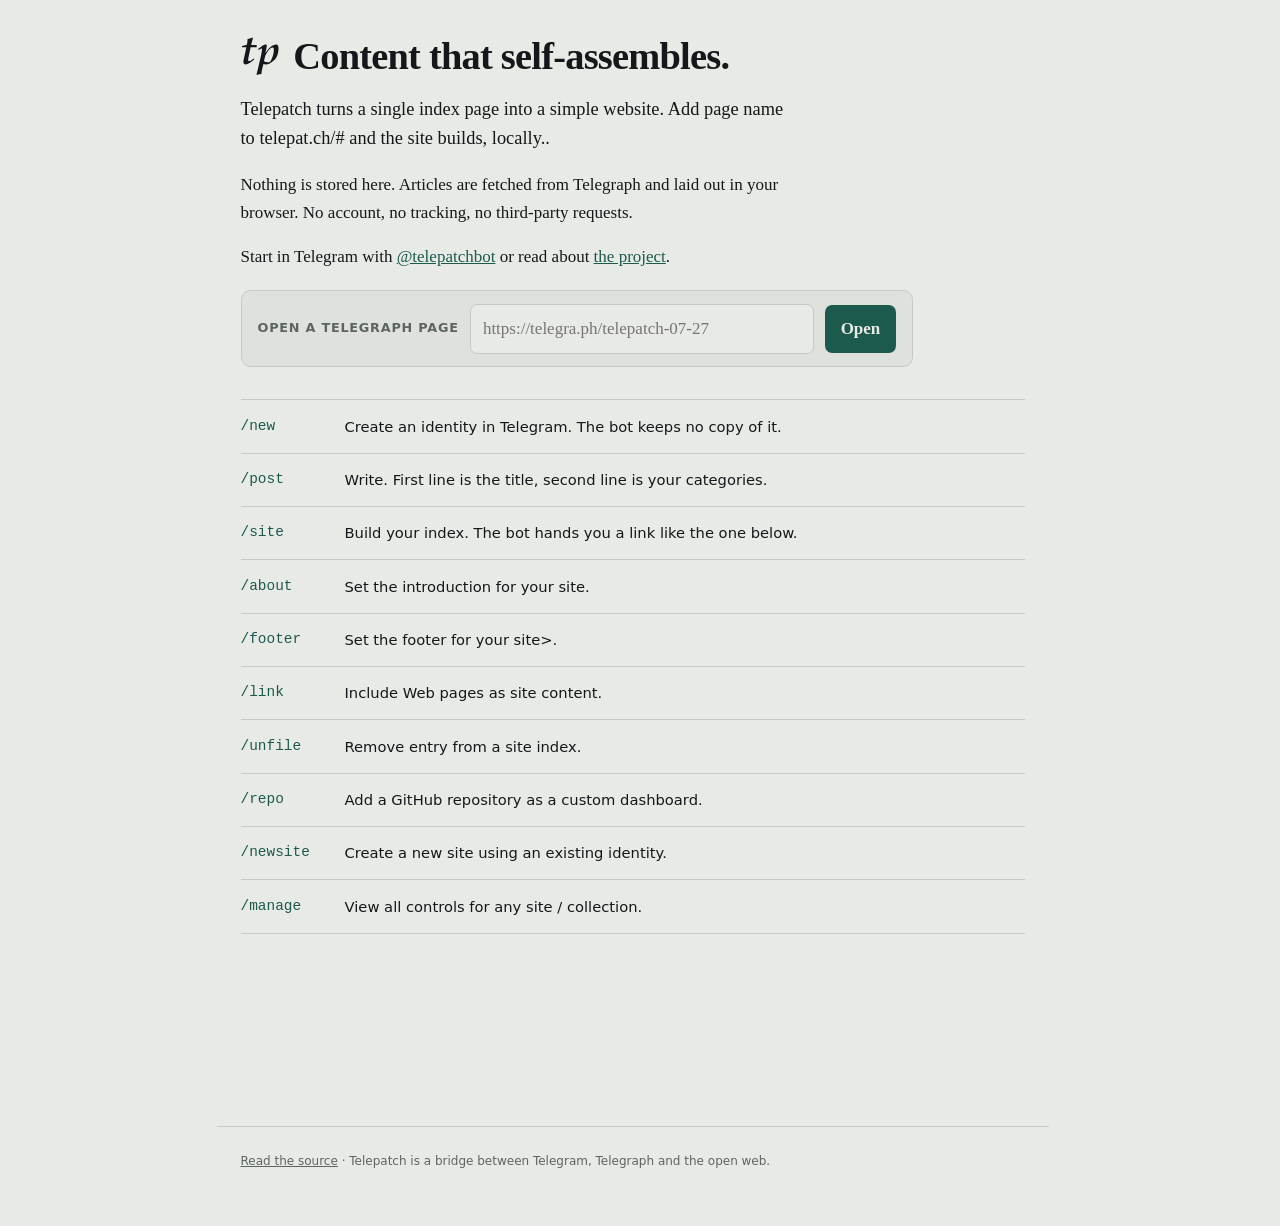
==== commit 84d1bff9: "index modified" ====
--- a/index.html
+++ b/index.html
@@ -3925,7 +3925,7 @@
   hero.append(heroMark, el("h1", null, "Content that self-assembles."));
   wrap.appendChild(hero);
   wrap.appendChild(el("p", "lead",
-    "Telepatch turns a single index page from telegra.ph into a simple website. Add the pagename to telepat.ch/# and the site constrructs, locally." +
+    "Telepatch turns a single index page into a simple website. Add page name to telepat.ch/# and the site builds, locally." +
     "."));
   wrap.appendChild(el("p", null,
     "Nothing is stored here. Articles are fetched from Telegraph and laid " +
@@ -3935,7 +3935,7 @@
   const a = el("a", null, "@telepatchbot");
   const project = el("a", null, "the project");
   a.href = BOT; a.rel = "noopener";
-  project.href = "https://telepat.ch/#Telepatch-07-27";
+  project.href = "https://babbworks.github.io/telepatch/#Telepatch-07-27";
   project.rel = "noopener";
   p.append("Start in Telegram with ", a, " or read about ", project, ".");
   wrap.appendChild(p);
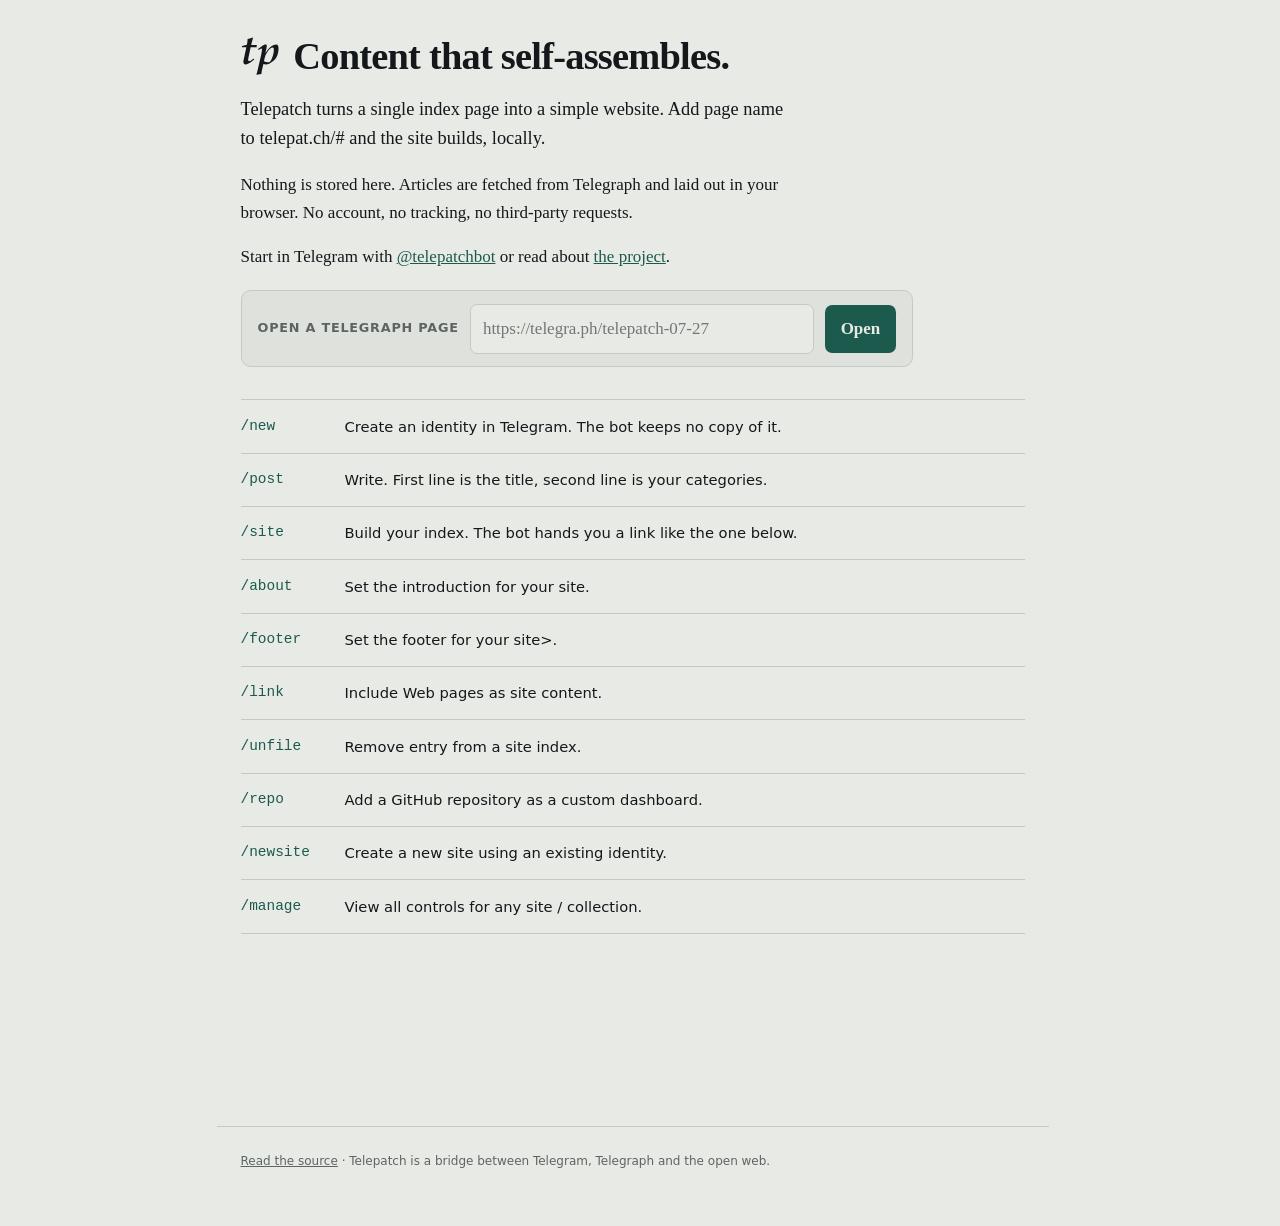
==== commit 7a4ac9a4: "typos in openers" ====
--- a/index.html
+++ b/index.html
@@ -3925,7 +3925,7 @@
   hero.append(heroMark, el("h1", null, "Content that self-assembles."));
   wrap.appendChild(hero);
   wrap.appendChild(el("p", "lead",
-    "Telepatch turns a single index page into a simple website. Add page name to telepat.ch/# and the site builds, locally." +
+    "Telepatch turns a single index page into a simple website. Add page name to telepat.ch/# and the site builds, locally" +
     "."));
   wrap.appendChild(el("p", null,
     "Nothing is stored here. Articles are fetched from Telegraph and laid " +
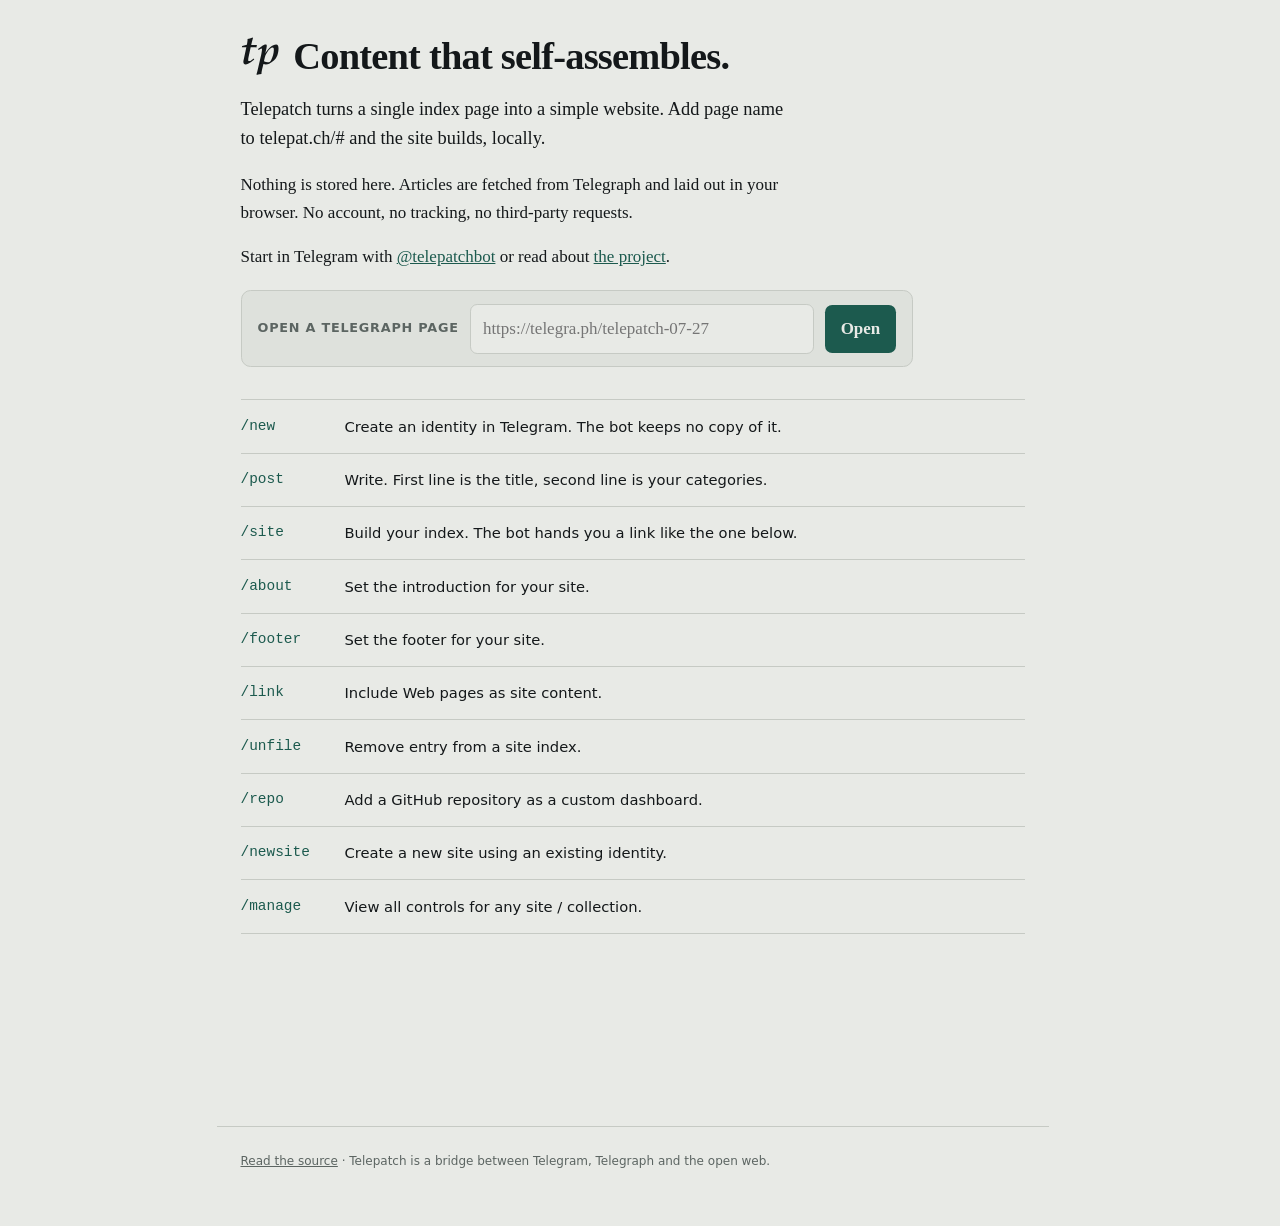
==== commit b0819990: "fixed form" ====
--- a/index.html
+++ b/index.html
@@ -3916,6 +3916,12 @@
   return parts[parts.length - 1] || "";
 }
 
+function routeFromTelegraphPage(page) {
+  const cleaned = String(page == null ? "" : page).trim();
+  if (!cleaned) return "";
+  return cleaned;
+}
+
 function landing() {
   boot.remove();
   const wrap = el("div", "intro"); 
@@ -3952,7 +3958,8 @@
   demo.addEventListener("submit", ev => {
     ev.preventDefault();
     const page = pageFromTelegraphLink(demoInput.value);
-    if (page) location.hash = "#" + encodeURIComponent(page);
+    const route = routeFromTelegraphPage(page);
+    if (route) location.hash = "#" + encodeURIComponent(route);
   });
   demoLabel.htmlFor = "telegraph-demo";
   demoInput.id = "telegraph-demo";
@@ -3965,7 +3972,7 @@
     ["/post", "Write. First line is the title, second line is your categories."],
     ["/site", "Build your index. The bot hands you a link like the one below."],
     ["/about", "Set the introduction for your site."],
-    ["/footer", "Set the footer for your site>."],
+    ["/footer", "Set the footer for your site."],
     ["/link", "Include Web pages as site content."],
     ["/unfile", "Remove entry from a site index."],
     ["/repo", "Add a GitHub repository as a custom dashboard."], 
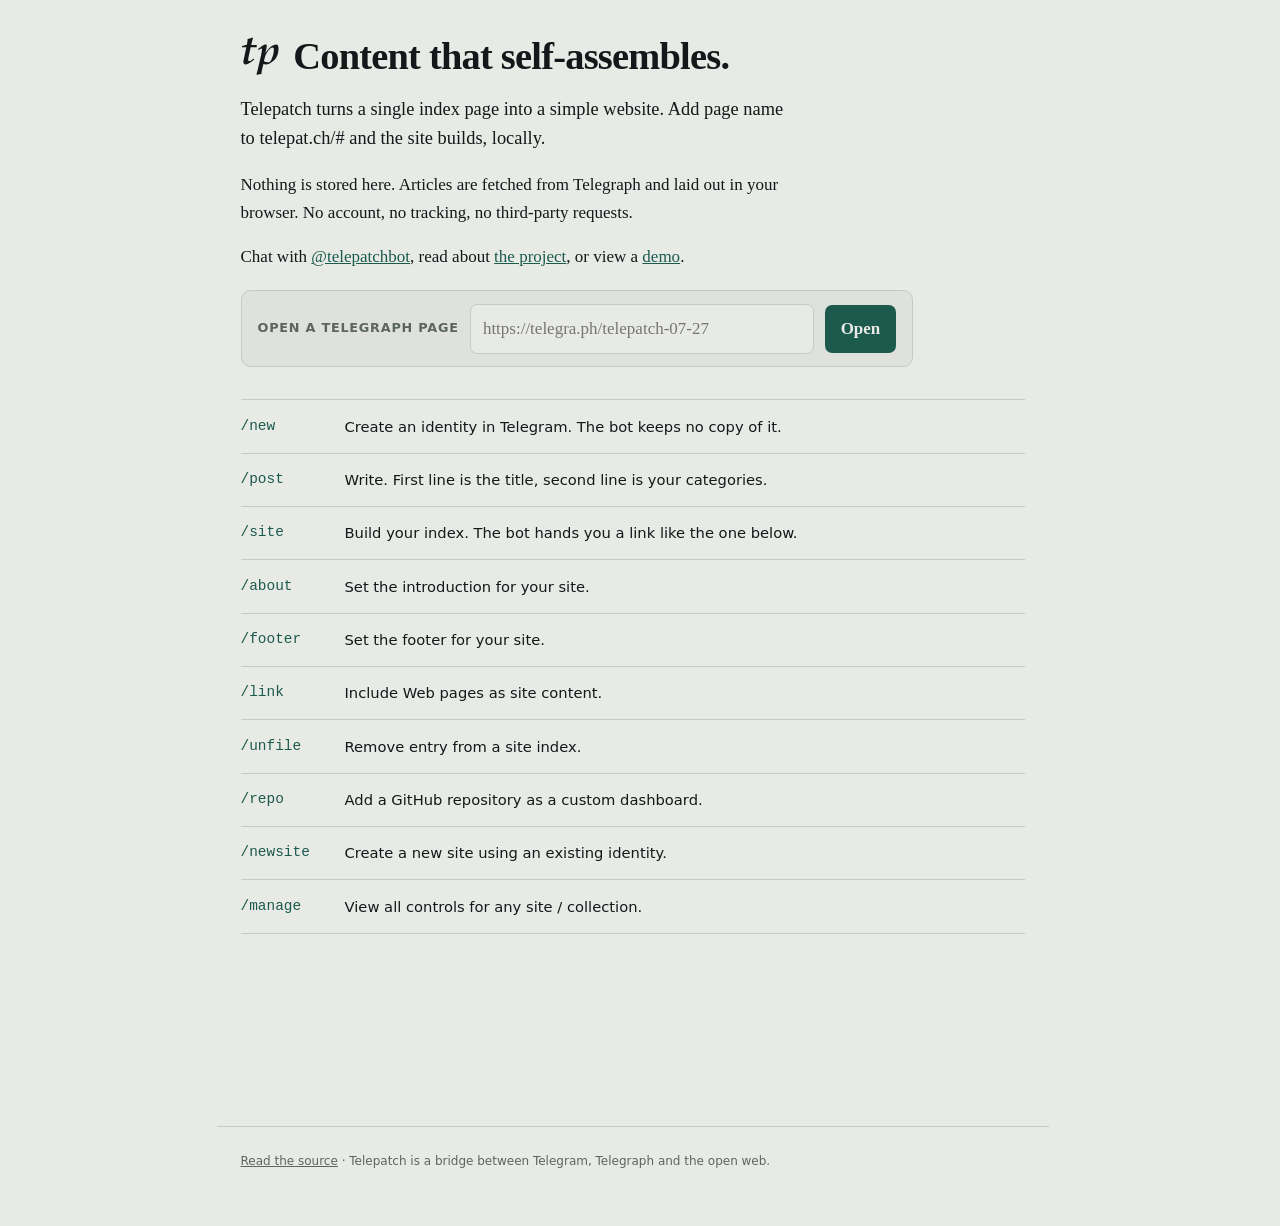
==== commit 310dc013: "updatined opening text" ====
--- a/index.html
+++ b/index.html
@@ -2306,6 +2306,14 @@
   await wait(90);
 }
 
+function resetBoot() {
+  const mast = $("masthead");
+  boot.replaceChildren();
+  boot.classList.remove("fade", "done");
+  boot.style.display = "";
+  if (!boot.isConnected && mast) mast.prepend(boot);
+}
+
 function matches(e) {
   if (active && !e.cats.some(c => c.toLowerCase() === active)) return false;
   if (!query) return true;
@@ -3711,6 +3719,7 @@
   master = r.master;
   const t0 = performance.now();
 
+  resetBoot();
   await say("telepatch");
   await say("resolving " + master);
 
@@ -3940,10 +3949,13 @@
   const p = el("p");
   const a = el("a", null, "@telepatchbot");
   const project = el("a", null, "the project");
+  const demoLink = el("a", null, "demo");
   a.href = BOT; a.rel = "noopener";
   project.href = "https://babbworks.github.io/telepatch/#Telepatch-07-27";
   project.rel = "noopener";
-  p.append("Start in Telegram with ", a, " or read about ", project, ".");
+  demoLink.href = "https://telegra.ph/Life-of-Leibniz-07-27";
+  demoLink.rel = "noopener";
+  p.append("Chat with ", a, ", read about ", project, ", or view a ", demoLink, ".");
   wrap.appendChild(p);
 
   const demo = el("form", "demo-link");
@@ -3955,6 +3967,13 @@
   demoInput.autocomplete = "url";
   demoInput.spellcheck = false;
   demoButton.type = "submit";
+  const handleLandingHashChange = () => {
+    const next = route();
+    if (!next.master) return;
+    window.removeEventListener("hashchange", handleLandingHashChange);
+    start(next);
+  };
+  window.addEventListener("hashchange", handleLandingHashChange);
   demo.addEventListener("submit", ev => {
     ev.preventDefault();
     const page = pageFromTelegraphLink(demoInput.value);
